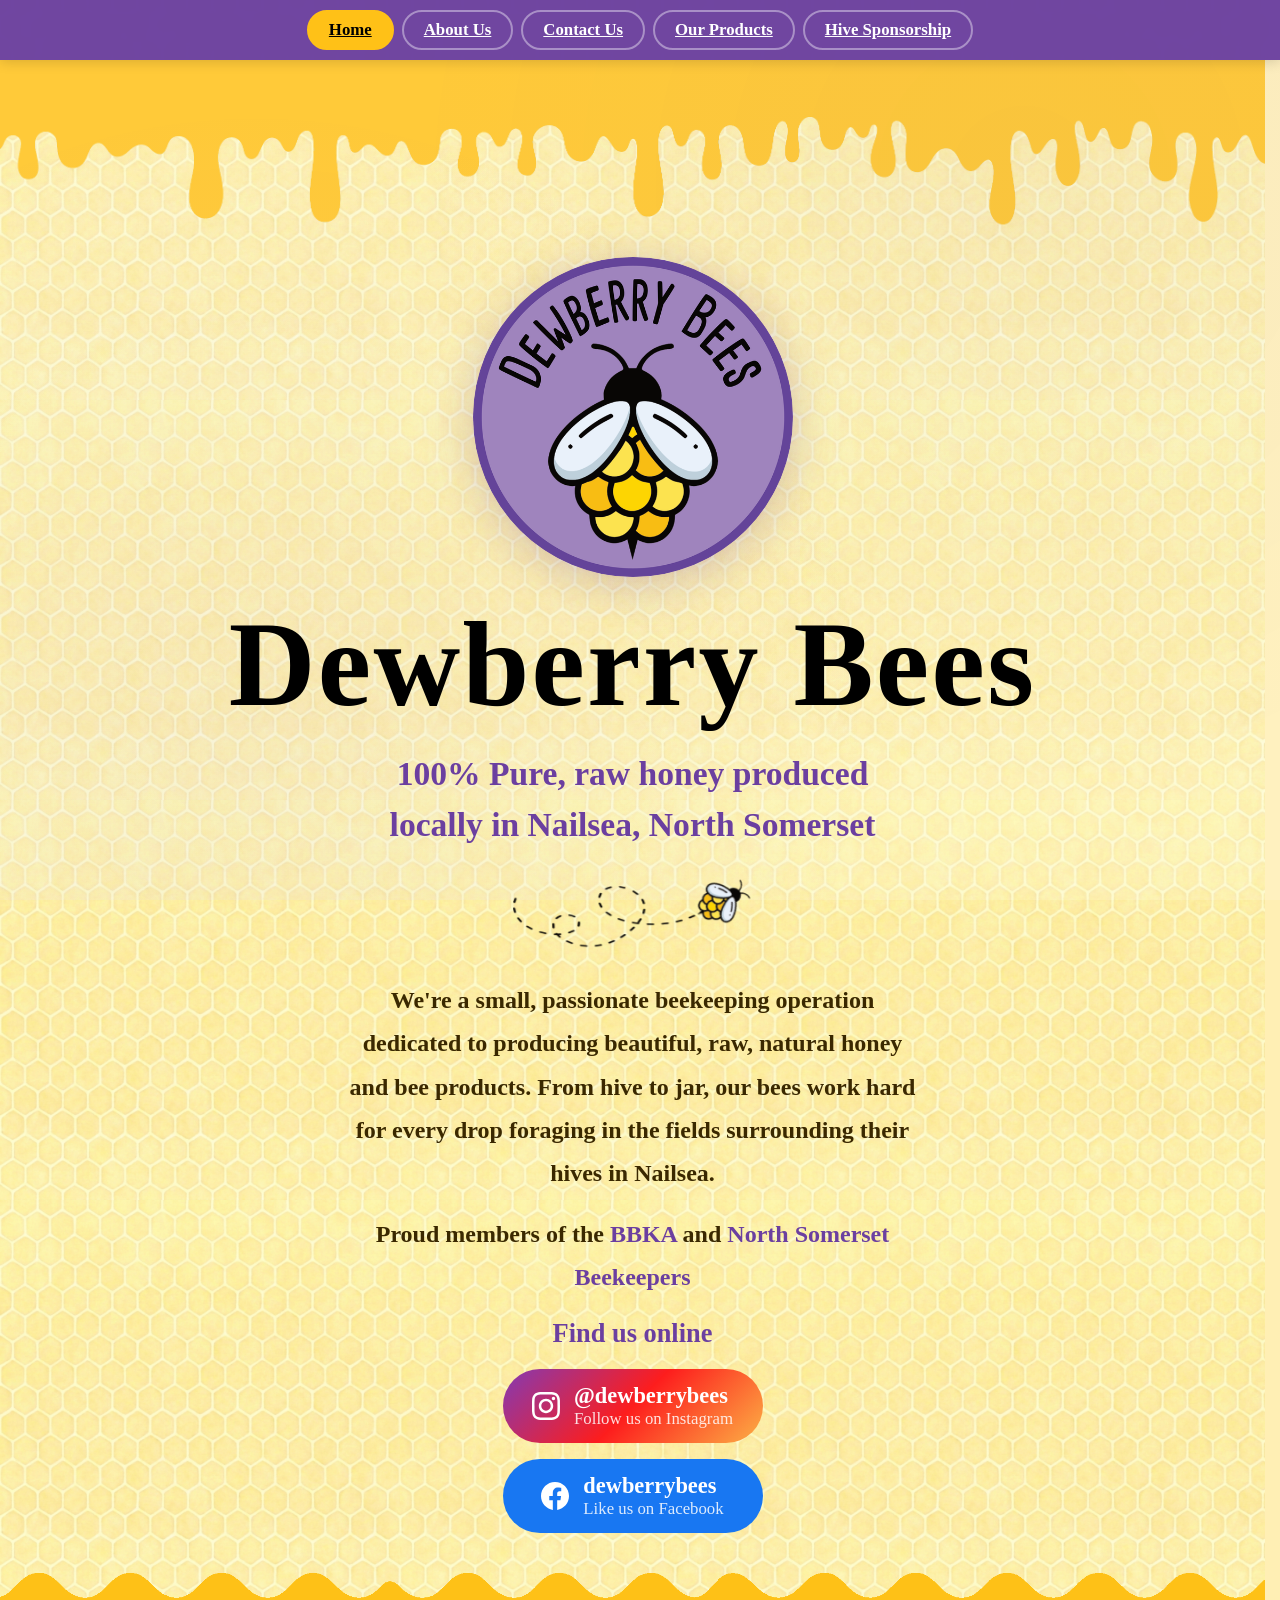
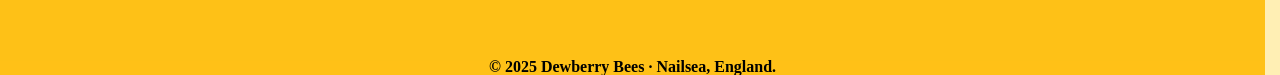
==== index.html @ c6eb102b "Initial Website Upload" ====
<!DOCTYPE html>
<html lang="en">
<head>
  <meta charset="UTF-8" />
  <meta name="viewport" content="width=device-width, initial-scale=1.0" />
  <!-- Favicon -->
  <link rel="icon" type="image/x-icon" href="favicon.ico" />
  <link rel="icon" type="image/png" sizes="32x32" href="favicon-32x32.png" />
  <link rel="icon" type="image/png" sizes="16x16" href="favicon-16x16.png" />
  <link rel="apple-touch-icon" sizes="180x180" href="apple-touch-icon.png" />
  <link rel="manifest" href="site.webmanifest" />
  <meta name="theme-color" content="#6B3FA0" />
  <!-- Primary SEO -->
  <title>Dewberry Bees | Raw Nailsea Honey, Beeswax &amp; Bee Products</title>
  <meta name="description" content="Raw Nailsea honey, beeswax lip balm and natural bee products from Dewberry Bees — a small family beekeeping operation in Nailsea, North Somerset. Swarm collection across the Bristol and North Somerset area." />
  <meta name="keywords" content="Nailsea honey, raw honey Nailsea, Clevedon honey, North Somerset honey, Somerset honey, Yatton honey, Congresbury honey, Tickenham honey, Wraxall honey, Bristol honey, Portishead honey, Backwell honey, Long Ashton honey, Failand honey, Pill honey, Wrington honey, bee swarm Nailsea, bee swarm North Somerset, bee swarm Clevedon, bee swarm Bristol, bee swarm removal Somerset, swarm collection North Somerset, swarm collector Nailsea, beekeeper Nailsea, beekeeper North Somerset, beekeeper Clevedon, beekeeper Bristol, local honey North Somerset, raw honey Somerset, wildflower honey Nailsea, unpasteurised honey Somerset, beeswax lip balm, bee products Somerset, hive sponsorship North Somerset, Dewberry Bees, BBKA, NSBKA" />
  <meta name="author" content="Dewberry Bees" />
  <meta name="robots" content="index, follow" />
  <link rel="sitemap" type="application/xml" href="/sitemap.xml" />
  <link rel="canonical" href="https://dewberrybees.com/" />

  <!-- Open Graph (Facebook, WhatsApp, LinkedIn sharing) -->
  <meta property="og:type" content="website" />
  <meta property="og:url" content="https://dewberrybees.com/" />
  <meta property="og:title" content="Dewberry Bees | Raw Nailsea Honey, Beeswax &amp; Bee Products" />
  <meta property="og:description" content="100% pure, raw honey, beeswax, lip balm and natural bee products from Nailsea, North Somerset. Swarm collection, beekeeping education and hive sponsorship for individuals and businesses. Proud BBKA members." />
  <meta property="og:image" content="https://dewberrybees.com/og-image.png" />
  <meta property="og:image:width" content="1200" />
  <meta property="og:image:height" content="630" />
  <meta property="og:site_name" content="Dewberry Bees" />
  <meta property="og:locale" content="en_GB" />

  <!-- Twitter / X Card -->
  <meta name="twitter:card" content="summary_large_image" />
  <meta name="twitter:title" content="Dewberry Bees | Raw Nailsea Honey, Beeswax &amp; Bee Products" />
  <meta name="twitter:description" content="100% pure, raw honey, beeswax, lip balm and natural bee products from Nailsea, North Somerset. Swarm collection, beekeeping education and hive sponsorship available." />
  <meta name="twitter:image" content="https://dewberrybees.com/og-image.png" />

  <!-- Geo / Local -->
  <meta name="geo.region" content="GB-SOM" />
  <meta name="geo.placename" content="Nailsea, North Somerset, England" />

  <!-- JSON-LD Structured Data: Local Business -->
  <script type="application/ld+json">
  {
    "@context": "https://schema.org",
    "@type": "LocalBusiness",
    "name": "Dewberry Bees",
    "description": "Small-batch, raw, natural honey, beeswax, lip balm and bee products produced locally in Nailsea, North Somerset. Swarm collection, beekeeping education and hive sponsorship for individuals and companies. Proud members of the BBKA and North Somerset Beekeepers.",
    "url": "https://dewberrybees.com",
    "logo": "https://dewberrybees.com/og-image.png",
    "image": "https://dewberrybees.com/og-image.png",
    "address": {
      "@type": "PostalAddress",
      "addressLocality": "Nailsea",
      "addressRegion": "North Somerset",
      "addressCountry": "GB"
    },
    "areaServed": [
      { "@type": "Place", "name": "Nailsea" },
      { "@type": "Place", "name": "Clevedon" },
      { "@type": "Place", "name": "Portishead" },
      { "@type": "Place", "name": "Backwell" },
      { "@type": "Place", "name": "Yatton" },
      { "@type": "Place", "name": "Congresbury" },
      { "@type": "Place", "name": "Wrington" },
      { "@type": "Place", "name": "Long Ashton" },
      { "@type": "Place", "name": "Pill" },
      { "@type": "Place", "name": "Portbury" },
      { "@type": "Place", "name": "Tickenham" },
      { "@type": "Place", "name": "Wraxall" },
      { "@type": "Place", "name": "Failand" },
      { "@type": "Place", "name": "Flax Bourton" },
      { "@type": "Place", "name": "Dundry" },
      { "@type": "Place", "name": "Winford" },
      { "@type": "Place", "name": "Barrow Gurney" },
      { "@type": "Place", "name": "Brockley" },
      { "@type": "Place", "name": "Churchill" },
      { "@type": "Place", "name": "Langford" },
      { "@type": "Place", "name": "Easton-in-Gordano" },
      { "@type": "Place", "name": "Clapton-in-Gordano" },
      { "@type": "Place", "name": "North Somerset" },
      { "@type": "Place", "name": "Bristol" }
    ],
    "hasOfferCatalog": {
      "@type": "OfferCatalog",
      "name": "Dewberry Bees Products and Services",
      "itemListElement": [
        { "@type": "Offer", "itemOffered": { "@type": "Service", "name": "Swarm Collection" } },
        { "@type": "Offer", "itemOffered": { "@type": "Service", "name": "Beekeeping Education" } },
        { "@type": "Offer", "itemOffered": { "@type": "Service", "name": "Bee Buddy Hive Sponsorship" } },
        { "@type": "Offer", "itemOffered": { "@type": "Service", "name": "Pollination Partner Corporate Hive Sponsorship" } }
      ]
    },
    "sameAs": [
      "https://www.instagram.com/dewberrybees",
      "https://www.facebook.com/dewberrybees"
    ],
    "knowsAbout": [
      "beekeeping", "raw honey", "natural honey", "beeswax", "lip balm",
      "swarm collection", "hive sponsorship", "beekeeping education", "bee products"
    ],
    "memberOf": [
      {
        "@type": "Organization",
        "name": "British Beekeepers Association",
        "url": "https://www.bbka.org.uk/"
      },
      {
        "@type": "Organization",
        "name": "North Somerset Beekeepers",
        "url": "https://www.northsomersetbeekeepers.org/"
      }
    ]
  }
  </script>
  <link rel="stylesheet" href="styles.css" />
  <script>
    document.addEventListener('DOMContentLoaded', function() {
      var el = document.getElementById('nav-home');
      if (el) el.classList.add('active');
    });
  </script>
  <!-- JSON-LD: Products — fully compliant with Merchant Listings requirements -->
  <script type="application/ld+json">
  {
    "@context": "https://schema.org",
    "@type": "ItemList",
    "name": "Dewberry Bees Products",
    "itemListElement": [
      {
        "@type": "ListItem",
        "position": 1,
        "item": {
          "@type": "Product",
          "@id": "https://dewberrybees.com/products.html#raw-honey",
          "name": "Nailsea Wildflower Honey",
          "description": "100% pure, raw, unpasteurised wildflower honey produced locally in Nailsea, North Somerset. Single apiary. 227g jar.",
          "image": "https://dewberrybees.com/honey-main.jpg",
          "brand": { "@type": "Brand", "name": "Dewberry Bees" },
          "url": "https://dewberrybees.com/products.html",
          "offers": {
            "@type": "Offer",
            "price": "5.00",
            "priceCurrency": "GBP",
            "availability": "https://schema.org/InStock",
            "itemCondition": "https://schema.org/NewCondition",
            "seller": { "@type": "LocalBusiness", "name": "Dewberry Bees" },
            "hasMerchantReturnPolicy": {
              "@type": "MerchantReturnPolicy",
              "applicableCountry": "GB",
              "returnPolicyCategory": "https://schema.org/MerchantReturnNotPermitted",
              "merchantReturnDays": 0,
              "returnMethod": "https://schema.org/ReturnByMail",
              "returnFees": "https://schema.org/FreeReturn"
            },
            "shippingDetails": {
              "@type": "OfferShippingDetails",
              "shippingRate": {
                "@type": "MonetaryAmount",
                "value": "0",
                "currency": "GBP"
              },
              "shippingDestination": {
                "@type": "DefinedRegion",
                "addressCountry": "GB"
              },
              "deliveryTime": {
                "@type": "ShippingDeliveryTime",
                "handlingTime": {
                  "@type": "QuantitativeValue",
                  "minValue": 0,
                  "maxValue": 3,
                  "unitCode": "DAY"
                },
                "transitTime": {
                  "@type": "QuantitativeValue",
                  "minValue": 1,
                  "maxValue": 5,
                  "unitCode": "DAY"
                }
              }
            }
          }
        }
      },
      {
        "@type": "ListItem",
        "position": 2,
        "item": {
          "@type": "Product",
          "@id": "https://dewberrybees.com/products.html#lip-balm",
          "name": "Beeswax Lip Balm",
          "description": "Natural moisturising beeswax lip balm made with 6 natural ingredients including coconut oil, lanolin and vitamin E. Available in Original, Cherry, Vanilla and Peppermint.",
          "image": "https://dewberrybees.com/lipbalm-main.jpg",
          "brand": { "@type": "Brand", "name": "Dewberry Bees" },
          "url": "https://dewberrybees.com/products.html",
          "offers": {
            "@type": "Offer",
            "price": "1.50",
            "priceCurrency": "GBP",
            "availability": "https://schema.org/InStock",
            "itemCondition": "https://schema.org/NewCondition",
            "seller": { "@type": "LocalBusiness", "name": "Dewberry Bees" },
            "hasMerchantReturnPolicy": {
              "@type": "MerchantReturnPolicy",
              "applicableCountry": "GB",
              "returnPolicyCategory": "https://schema.org/MerchantReturnNotPermitted",
              "merchantReturnDays": 0,
              "returnMethod": "https://schema.org/ReturnByMail",
              "returnFees": "https://schema.org/FreeReturn"
            },
            "shippingDetails": {
              "@type": "OfferShippingDetails",
              "shippingRate": {
                "@type": "MonetaryAmount",
                "value": "0",
                "currency": "GBP"
              },
              "shippingDestination": {
                "@type": "DefinedRegion",
                "addressCountry": "GB"
              },
              "deliveryTime": {
                "@type": "ShippingDeliveryTime",
                "handlingTime": {
                  "@type": "QuantitativeValue",
                  "minValue": 0,
                  "maxValue": 3,
                  "unitCode": "DAY"
                },
                "transitTime": {
                  "@type": "QuantitativeValue",
                  "minValue": 1,
                  "maxValue": 5,
                  "unitCode": "DAY"
                }
              }
            }
          }
        }
      },
      {
        "@type": "ListItem",
        "position": 3,
        "item": {
          "@type": "Product",
          "@id": "https://dewberrybees.com/products.html#beeswax",
          "name": "Beeswax",
          "description": "Pure natural beeswax rendered from our hives in Nailsea, North Somerset.",
          "image": "https://dewberrybees.com/og-image.png",
          "brand": { "@type": "Brand", "name": "Dewberry Bees" },
          "url": "https://dewberrybees.com/products.html",
          "offers": {
            "@type": "Offer",
            "priceCurrency": "GBP",
            "availability": "https://schema.org/InStock",
            "itemCondition": "https://schema.org/NewCondition",
            "seller": { "@type": "LocalBusiness", "name": "Dewberry Bees" },
            "priceSpecification": {
              "@type": "PriceSpecification",
              "priceCurrency": "GBP",
              "price": "0",
              "description": "Price on enquiry"
            },
            "hasMerchantReturnPolicy": {
              "@type": "MerchantReturnPolicy",
              "applicableCountry": "GB",
              "returnPolicyCategory": "https://schema.org/MerchantReturnNotPermitted"
            },
            "shippingDetails": {
              "@type": "OfferShippingDetails",
              "shippingRate": { "@type": "MonetaryAmount", "value": "0", "currency": "GBP" },
              "shippingDestination": { "@type": "DefinedRegion", "addressCountry": "GB" },
              "deliveryTime": {
                "@type": "ShippingDeliveryTime",
                "handlingTime": { "@type": "QuantitativeValue", "minValue": 0, "maxValue": 3, "unitCode": "DAY" },
                "transitTime": { "@type": "QuantitativeValue", "minValue": 1, "maxValue": 5, "unitCode": "DAY" }
              }
            }
          }
        }
      }
    ]
  }
  </script>
  <!-- WebSite schema: tells Google the site name -->
  <script type="application/ld+json">
  {
    "@context": "https://schema.org",
    "@type": "WebSite",
    "name": "Dewberry Bees",
    "url": "https://dewberrybees.com",
    "description": "Raw Nailsea honey, beeswax lip balm and natural bee products from a family beekeeping operation in Nailsea, North Somerset.",
    "potentialAction": {
      "@type": "SearchAction",
      "target": "https://dewberrybees.com/?q={search_term_string}",
      "query-input": "required name=search_term_string"
    }
  }
  </script>
</head>
<body>

  <nav class="nav-bar">
    <div class="nav-links">
      <a href="index.html" class="nav-btn" id="nav-home">Home</a>
      <a href="about.html" class="nav-btn" id="nav-about">About Us</a>
      <a href="contact.html" class="nav-btn" id="nav-contact">Contact Us</a>
      <a href="products.html" class="nav-btn" id="nav-products">Our Products</a>
      <a href="sponsorship.html" class="nav-btn" id="nav-sponsor">Hive Sponsorship</a>
    </div>
  </nav>

  <div class="nav-spacer" id="nav-spacer"></div>

  <header class="site-header">
    <img src="drips.png" alt="" role="presentation" />
  </header>

<!-- Honey drip top bar -->
<!-- Main content -->
  <main class="main">

    <div class="logo-wrap">
      <img
        class="logo"
        src="logo.png"
        alt="Dewberry Bees logo"
      />
    </div>

    <h1>Dewberry Bees</h1>

    <p class="tagline">100% Pure, raw honey produced locally in Nailsea, North Somerset</p>

    <div class="bee-divider">
      <img src="flying-bee.png" alt="Flying bee" />
    </div>

    <p class="about">
      We're a small, passionate beekeeping operation dedicated to producing beautiful, raw, natural honey and bee products. From hive to jar, our bees work hard for every drop foraging in the fields surrounding their hives in Nailsea.
    </p>

    <p class="members">
      Proud members of the <a href="https://www.bbka.org.uk/" target="_blank" rel="noopener">BBKA</a> and <a href="https://www.northsomersetbeekeepers.org/" target="_blank" rel="noopener">North Somerset Beekeepers</a>
    </p>

    <!-- Social links -->
    <div class="social-section">
      <h2>Find us online</h2>

      <a class="btn btn-instagram" href="https://www.instagram.com/dewberrybees" target="_blank" rel="noopener">
        <span class="btn-icon">
          <!-- Instagram SVG icon -->
          <svg viewBox="0 0 24 24" fill="white" xmlns="http://www.w3.org/2000/svg" width="28" height="28">
            <path d="M12 2.163c3.204 0 3.584.012 4.85.07 3.252.148 4.771 1.691 4.919 4.919.058 1.265.069 1.645.069 4.849 0 3.205-.012 3.584-.069 4.849-.149 3.225-1.664 4.771-4.919 4.919-1.266.058-1.644.07-4.85.07-3.204 0-3.584-.012-4.849-.07-3.26-.149-4.771-1.699-4.919-4.92-.058-1.265-.07-1.644-.07-4.849 0-3.204.013-3.583.07-4.849.149-3.227 1.664-4.771 4.919-4.919 1.266-.057 1.645-.069 4.849-.069zm0-2.163c-3.259 0-3.667.014-4.947.072-4.358.2-6.78 2.618-6.98 6.98-.059 1.281-.073 1.689-.073 4.948 0 3.259.014 3.668.072 4.948.2 4.358 2.618 6.78 6.98 6.98 1.281.058 1.689.072 4.948.072 3.259 0 3.668-.014 4.948-.072 4.354-.2 6.782-2.618 6.979-6.98.059-1.28.073-1.689.073-4.948 0-3.259-.014-3.667-.072-4.947-.196-4.354-2.617-6.78-6.979-6.98-1.281-.059-1.69-.073-4.949-.073zm0 5.838c-3.403 0-6.162 2.759-6.162 6.162s2.759 6.163 6.162 6.163 6.162-2.759 6.162-6.163c0-3.403-2.759-6.162-6.162-6.162zm0 10.162c-2.209 0-4-1.79-4-4 0-2.209 1.791-4 4-4s4 1.791 4 4c0 2.21-1.791 4-4 4zm6.406-11.845c-.796 0-1.441.645-1.441 1.44s.645 1.44 1.441 1.44c.795 0 1.439-.645 1.439-1.44s-.644-1.44-1.439-1.44z"/>
          </svg>
        </span>
        <span class="btn-text">
          <span class="btn-handle">@dewberrybees</span>
          <span class="btn-platform">Follow us on Instagram</span>
        </span>
      </a>

      <a class="btn btn-facebook" href="https://www.facebook.com/dewberrybees" target="_blank" rel="noopener">
        <span class="btn-icon">
          <!-- Facebook SVG icon -->
          <svg viewBox="0 0 24 24" fill="white" xmlns="http://www.w3.org/2000/svg" width="28" height="28">
            <path d="M24 12.073c0-6.627-5.373-12-12-12s-12 5.373-12 12c0 5.99 4.388 10.954 10.125 11.854v-8.385H7.078v-3.47h3.047V9.43c0-3.007 1.792-4.669 4.533-4.669 1.312 0 2.686.235 2.686.235v2.953H15.83c-1.491 0-1.956.925-1.956 1.874v2.25h3.328l-.532 3.47h-2.796v8.385C19.612 23.027 24 18.062 24 12.073z"/>
          </svg>
        </span>
        <span class="btn-text">
          <span class="btn-handle">dewberrybees</span>
          <span class="btn-platform">Like us on Facebook</span>
        </span>
      </a>
    </div>

  </main>

  <footer>
    <img src="bottom-wave.png" alt="" role="presentation" style="display:block;width:100%;height:auto;margin:0;padding:0;border:none;" />
    <p style="background-color:#FFC117;color:#000000;font-family:var(--font-bold);font-weight:700;font-size:1rem;text-align:center;margin:0;padding:6px 16px 8px;">© 2025 Dewberry Bees · Nailsea, England.</p>
  </footer>

  <script>
    // Dynamically match body top padding to actual nav height
    function adjustForNav() {
      var nav = document.querySelector('.nav-bar');
      var spacer = document.getElementById('nav-spacer');
      if (nav && spacer) {
        spacer.style.height = nav.offsetHeight + 'px';
      }
    }
    adjustForNav();
    window.addEventListener('resize', adjustForNav);
    window.addEventListener('load', adjustForNav);
  </script>
</body>
</html>
---- styles.css ----
@font-face {
      font-family: "Cardenio Modern Regular";
      src: url("https://db.onlinewebfonts.com/t/438737ca8792ed00d3c685dac4149b14.eot");
      src: url("https://db.onlinewebfonts.com/t/438737ca8792ed00d3c685dac4149b14.eot?#iefix") format("embedded-opentype"),
           url("https://db.onlinewebfonts.com/t/438737ca8792ed00d3c685dac4149b14.woff2") format("woff2"),
           url("https://db.onlinewebfonts.com/t/438737ca8792ed00d3c685dac4149b14.woff") format("woff"),
           url("https://db.onlinewebfonts.com/t/438737ca8792ed00d3c685dac4149b14.ttf") format("truetype"),
           url("https://db.onlinewebfonts.com/t/438737ca8792ed00d3c685dac4149b14.svg#Cardenio Modern Regular") format("svg");
    }
    @font-face {
      font-family: "Cardenio Modern Bold";
      src: url("https://db.onlinewebfonts.com/t/eb3efc1908522d0118d7e4571f3235ac.eot");
      src: url("https://db.onlinewebfonts.com/t/eb3efc1908522d0118d7e4571f3235ac.eot?#iefix") format("embedded-opentype"),
           url("https://db.onlinewebfonts.com/t/eb3efc1908522d0118d7e4571f3235ac.woff2") format("woff2"),
           url("https://db.onlinewebfonts.com/t/eb3efc1908522d0118d7e4571f3235ac.woff") format("woff"),
           url("https://db.onlinewebfonts.com/t/eb3efc1908522d0118d7e4571f3235ac.ttf") format("truetype"),
           url("https://db.onlinewebfonts.com/t/eb3efc1908522d0118d7e4571f3235ac.svg#Cardenio Modern Bold") format("svg");
    }

    /* Fallback stack if Cardenio Modern isn't installed */
    :root {
      --font-main: "Cardenio Modern Regular", 'Georgia', serif;
      --font-bold: "Cardenio Modern Bold", 'Georgia', serif;
      --purple-dark: #6B3FA0;
      --purple-light: #9B6EC8;
      --bg: #FFEFB4;
      --honey: #FFC117;
      --text: #2a1a00;
    }

    * {
      margin: 0;
      padding: 0;
      box-sizing: border-box;
      border: none;
    }

    html {
      overflow-y: scroll;
      scrollbar-gutter: stable;
    }

    body {
      overflow-x: hidden;
      max-width: 100vw;
    }

    html, body {
      overflow-x: hidden;
      background-color: var(--bg);
      background-image: url('honeycomb.png');
      background-repeat: repeat;
      background-size: 400px auto;
      font-family: var(--font-bold);
      font-weight: 700;
      color: var(--text);
      min-height: 100vh;
      overflow-x: hidden;
    }

    /* ── Honey drip header ── */
    .honey-header {
      width: 100%;
      background-color: var(--honey);
      position: relative;
      line-height: 0;
    }

    .honey-header img {
      width: 100%;
      display: block;
      /* The drip image already has the drip shape — we just tile it horizontally */
      /* We'll use it as a CSS background instead so it tiles properly */
    }

    .site-header {
      display: block;
      width: 100%;
      line-height: 0;
      font-size: 0;
      margin: 0;
      padding: 0;
      border: none;
    }

    .site-header img {
      display: block;
      width: 100%;
      height: auto;
      margin: 0;
      padding: 0;
      border: none;
      vertical-align: top;
    }

    /* ── Main content ── */
    .main {
      display: flex;
      flex-direction: column;
      align-items: center;
      padding: clamp(14px, 3vw, 28px) 24px 40px;
      gap: 18px;
      text-align: center;
    }

    .logo-wrap {
      position: relative;
      display: inline-block;
    }

    .logo-wrap::before {
      content: '';
      position: absolute;
      inset: -10px;
      border-radius: 50%;
      background: radial-gradient(circle, rgba(107,63,160,0.18) 0%, transparent 70%);
      z-index: 0;
    }

    .logo {
      width: clamp(180px, 45vw, 320px);
      height: clamp(180px, 45vw, 320px);
      border-radius: 50%;
      object-fit: cover;
      position: relative;
      z-index: 1;
      filter: drop-shadow(0 8px 24px rgba(107,63,160,0.25));
      animation: float 4s ease-in-out infinite;
    }

    @keyframes float {
      0%, 100% { transform: translateY(0); }
      50% { transform: translateY(-10px); }
    }

    h1 {
      font-family: var(--font-bold);
      font-weight: 700;
      font-size: clamp(4.2rem, 13vw, 7.5rem);
      color: #000000;
      letter-spacing: 0.02em;
      line-height: 1.1;
    }

    .tagline {
      font-family: var(--font-bold);
      font-weight: 700;
      font-size: clamp(1.45rem, 4vw, 2.1rem);
      color: var(--purple-dark);
      max-width: 560px;
      line-height: 1.5;
      font-style: normal;
    }

    .bee-divider {
      display: flex;
      justify-content: center;
      align-items: center;
      margin: 2px 0;
    }
    .bee-divider img {
      width: clamp(120px, 27vw, 240px);
      height: auto;
      display: block;
    }

    .about {
      max-width: 580px;
      font-size: clamp(1.2rem, 3.2vw, 1.5rem);
      font-weight: 700;
      line-height: 1.8;
      color: #3a2800;
    }

    .members {
      max-width: 580px;
      font-size: clamp(1.2rem, 3.2vw, 1.5rem);
      font-weight: 700;
      line-height: 1.8;
      color: #3a2800;
    }

    .members a {
      font-family: var(--font-bold);
      font-weight: bold;
      color: var(--purple-dark);
      text-decoration: none;
    }

    .members a:hover {
      text-decoration: underline;
    }

    /* ── Social buttons ── */
    .social-section {
      display: flex;
      flex-direction: column;
      align-items: center;
      gap: 16px;
      width: 100%;
      max-width: 420px;
    }

    .social-section h2 {
      font-family: var(--font-bold);
      font-weight: bold;
      font-size: clamp(1.3rem, 3.5vw, 1.65rem);
      color: var(--purple-dark);
      margin-bottom: 4px;
    }

    .btn {
      display: flex;
      align-items: center;
      justify-content: center;
      gap: 14px;
      width: auto;
      min-width: 260px;
      max-width: 340px;
      padding: 14px 28px;
      border-radius: 50px;
      text-decoration: none;
      font-family: var(--font-bold);
      font-size: clamp(1.15rem, 3vw, 1.4rem);
      font-weight: bold;
      transition: transform 0.2s ease, box-shadow 0.2s ease, filter 0.2s ease;
      border: none;
      cursor: pointer;
    }

    .btn:hover {
      transform: translateY(-3px);
      box-shadow: 0 8px 24px rgba(107,63,160,0.22);
      filter: brightness(1.05);
    }

    .btn:active {
      transform: translateY(0);
    }

    .btn-instagram {
      background: linear-gradient(135deg, #833ab4 0%, #fd1d1d 50%, #fcb045 100%);
      color: #fff;
    }

    .btn-facebook {
      background: #1877f2;
      color: #fff;
    }

    .btn-icon {
      flex-shrink: 0;
      width: 28px;
      height: 28px;
      display: flex;
      align-items: center;
      justify-content: center;
    }

    .btn-text {
      display: flex;
      flex-direction: column;
      text-align: left;
    }

    .btn-handle {
      font-weight: bold;
      font-size: 1em;
    }

    .btn-platform {
      font-size: 0.75em;
      opacity: 0.85;
      font-weight: normal;
    }

    /* ── Footer ── */
    .bottom-waves {
      display: block;
      width: 100%;
      margin-bottom: -4px;
      line-height: 0;
      font-size: 0;
      padding: 0;
      border: none;
      position: relative;
      z-index: 1;
      background-color: #FFC117;
    }

    .bottom-waves img {
      display: block;
      width: 100%;
      height: auto;
      margin: 0;
      padding: 0;
      border: none;
      vertical-align: bottom;
    }

    footer {
      display: block;
      margin: 0;
      padding: 0;
      line-height: 0;
      font-size: 0;
    }



    /* ── Subtle purple accent overlays ── */
    body::before {
      content: '';
      position: fixed;
      inset: 0;
      pointer-events: none;
      z-index: 0;
      background-color: rgba(255, 255, 255, 0.15);
      background-image:
        radial-gradient(circle at 20% 80%, rgba(155,110,200,0.06) 0%, transparent 50%),
        radial-gradient(circle at 80% 20%, rgba(107,63,160,0.04) 0%, transparent 50%);
    }

    .main, .honey-drip-bar, footer {
      position: relative;
      z-index: 1;
    }

    /* ── Animations on load ── */
    .main > * {
      opacity: 0;
      transform: translateY(20px);
      animation: rise 0.7s ease forwards;
    }
    .main > *:nth-child(1) { animation-delay: 0.1s; }
    .main > *:nth-child(2) { animation-delay: 0.25s; }
    .main > *:nth-child(3) { animation-delay: 0.4s; }
    .main > *:nth-child(4) { animation-delay: 0.5s; }
    .main > *:nth-child(5) { animation-delay: 0.6s; }
    .main > *:nth-child(6) { animation-delay: 0.75s; }

    @keyframes rise {
      to {
        opacity: 1;
        transform: translateY(0);
      }
    }

    /* ── Navigation ── */
    .nav-bar {
      position: fixed;
      top: 0;
      left: 0;
      right: 0;
      z-index: 100;
      display: flex;
      align-items: center;
      justify-content: center;
      padding: 10px 16px;
      background-color: rgba(107, 63, 160, 0.96);
      backdrop-filter: blur(6px);
      box-shadow: 0 2px 12px rgba(0,0,0,0.15);
    }

    .nav-spacer {
      height: 0px; /* Set by JS */
    }

    .nav-links {
      display: flex;
      flex-wrap: wrap;
      justify-content: center;
      gap: 8px;
    }

    .nav-btn {
      background: none;
      border: 2px solid rgba(255,255,255,0.4);
      color: #fff;
      font-family: var(--font-bold);
      font-size: 0.9rem;
      font-weight: 700;
      padding: 6px 16px;
      border-radius: 50px;
      cursor: pointer;
      transition: all 0.2s ease;
    }

    @media (min-width: 768px) {
      .nav-btn {
        font-size: 1.05rem;
        padding: 8px 20px;
      }
    }

    .nav-btn:hover,
    .nav-btn.active {
      background-color: #FFC117;
      border-color: #FFC117;
      color: #000;
    }

    /* ── Page sections ── */
    .page {
      display: none;
    }
    .page.active {
      display: block;
    }

    /* push content below fixed nav - handled by spacer div */

    /* ── Contact page ── */
    .contact-main {
      display: flex;
      flex-direction: column;
      align-items: center;
      padding: clamp(40px, 8vw, 80px) 24px 60px;
      gap: 24px;
      text-align: center;
      position: relative;
      z-index: 1;
    }

    .contact-main h1 {
      font-family: var(--font-bold);
      font-weight: 700;
      font-size: clamp(4.2rem, 13vw, 7.5rem);
      color: #000;
    }

    .contact-main p {
      font-family: var(--font-bold);
      font-size: clamp(1rem, 2.5vw, 1.2rem);
      color: var(--purple-dark);
      max-width: 500px;
      line-height: 1.6;
    }

    .contact-form {
      width: 100%;
      max-width: 520px;
      background: rgba(255,255,255,0.65);
      border-radius: 20px;
      padding: clamp(24px, 5vw, 40px);
      box-shadow: 0 8px 32px rgba(107,63,160,0.12);
      text-align: left;
    }

    .contact-form label {
      display: block;
      font-family: var(--font-bold);
      font-weight: 700;
      font-size: 0.95rem;
      color: var(--purple-dark);
      margin-bottom: 6px;
      margin-top: 18px;
    }

    .contact-form label:first-of-type {
      margin-top: 0;
    }

    .contact-form input,
    .contact-form textarea {
      width: 100%;
      padding: 12px 16px;
      border: 2px solid rgba(107,63,160,0.25);
      border-radius: 12px;
      font-family: var(--font-bold);
      font-size: 1rem;
      background: #fff;
      color: #2a1a00;
      transition: border-color 0.2s;
      box-sizing: border-box;
    }

    .contact-form input:focus,
    .contact-form textarea:focus {
      outline: none;
      border-color: var(--purple-dark);
    }

    .contact-form textarea {
      min-height: 140px;
      resize: vertical;
    }

    .contact-form .submit-btn {
      display: block;
      width: 100%;
      margin-top: 24px;
      padding: 14px;
      background: linear-gradient(135deg, var(--purple-dark), var(--purple-light));
      color: #fff;
      border: none;
      border-radius: 50px;
      font-family: var(--font-bold);
      font-size: 1.1rem;
      font-weight: 700;
      cursor: pointer;
      transition: transform 0.2s, box-shadow 0.2s;
    }

    .contact-form .submit-btn:hover {
      transform: translateY(-2px);
      box-shadow: 0 6px 20px rgba(107,63,160,0.3);
    }

    .contact-form .submit-btn:disabled {
      opacity: 0.6;
      cursor: not-allowed;
      transform: none;
    }

    .form-success {
      display: none;
      text-align: center;
      padding: 32px;
      font-family: var(--font-bold);
      font-size: 1.2rem;
      color: var(--purple-dark);
    }

    .form-error-msg {
      color: #c0392b;
      font-size: 0.85rem;
      margin-top: 4px;
      font-family: var(--font-bold);
    }

    /* ── Sponsorship page ── */
    .sponsor-main {
      display: flex;
      flex-direction: column;
      align-items: center;
      padding: clamp(40px, 8vw, 80px) 24px 60px;
      gap: 32px;
      text-align: center;
      position: relative;
      z-index: 1;
    }

    .sponsor-main h1 {
      font-family: var(--font-bold);
      font-weight: 700;
      font-size: clamp(4.2rem, 13vw, 7.5rem);
      color: #000;
    }

    .sponsor-main .subhead {
      font-family: var(--font-bold);
      font-size: clamp(1.1rem, 3vw, 1.5rem);
      color: var(--purple-dark);
      max-width: 620px;
      line-height: 1.6;
      font-weight: 700;
    }

    .sponsor-main .body-text {
      font-family: var(--font-bold);
      font-size: clamp(1rem, 2.5vw, 1.2rem);
      color: #3a2800;
      max-width: 640px;
      line-height: 1.8;
    }

    .sponsor-tiers {
      display: flex;
      flex-wrap: wrap;
      justify-content: center;
      gap: 24px;
      width: 100%;
      max-width: 900px;
    }

    .sponsor-card {
      background: rgba(255,255,255,0.65);
      border-radius: 20px;
      padding: 32px 28px;
      width: clamp(240px, 40vw, 360px);
      box-shadow: 0 8px 32px rgba(107,63,160,0.12);
      border: 2px solid rgba(107,63,160,0.15);
      transition: transform 0.2s, box-shadow 0.2s;
      display: flex;
      flex-direction: column;
    }

    .sponsor-card:hover {
      transform: translateY(-4px);
      box-shadow: 0 14px 40px rgba(107,63,160,0.2);
    }

    .sponsor-card .tier-icon {
      font-size: 2.5rem;
      margin-bottom: 12px;
    }

    .sponsor-card h3 {
      font-family: var(--font-bold);
      font-size: 1.4rem;
      color: var(--purple-dark);
      margin-bottom: 12px;
    }

    .sponsor-card p {
      font-family: var(--font-bold);
      font-size: 0.95rem;
      color: #3a2800;
      line-height: 1.7;
    }

    .sponsor-card p + p {
      margin-top: 10px;
    }

    .sponsor-card .price {
      font-size: 1.2rem;
      color: var(--purple-dark);
      margin-top: 16px;
      font-weight: 700;
    }

    .sponsor-btn {
      display: inline-block;
      margin-top: 16px;
      padding: 12px 24px;
      background: linear-gradient(135deg, var(--purple-dark), var(--purple-light));
      color: #fff;
      font-family: var(--font-bold);
      font-size: 1rem;
      font-weight: 700;
      border-radius: 50px;
      text-decoration: none;
      transition: transform 0.2s, box-shadow 0.2s;
    }

    .sponsor-btn:hover {
      transform: translateY(-2px);
      box-shadow: 0 6px 20px rgba(107,63,160,0.3);
    }

    .sponsor-cta {
      font-family: var(--font-bold);
      font-size: clamp(1rem, 2.5vw, 1.2rem);
      color: #3a2800;
      max-width: 560px;
      line-height: 1.7;
    }

    .sponsor-cta a {
      color: var(--purple-dark);
      font-weight: 700;
      text-decoration: none;
    }

    .sponsor-cta a:hover {
      text-decoration: underline;
    }

    .sponsors-showcase {
      width: 100%;
      max-width: 800px;
    }

    .sponsors-showcase h2 {
      font-family: var(--font-bold);
      font-size: clamp(1.4rem, 4vw, 2rem);
      color: var(--purple-dark);
      margin-bottom: 20px;
    }

    .sponsors-placeholder {
      background: rgba(255,255,255,0.5);
      border: 2px dashed rgba(107,63,160,0.3);
      border-radius: 16px;
      padding: 40px 24px;
      font-family: var(--font-bold);
      color: var(--purple-light);
      font-size: 1rem;
      line-height: 1.6;
    }
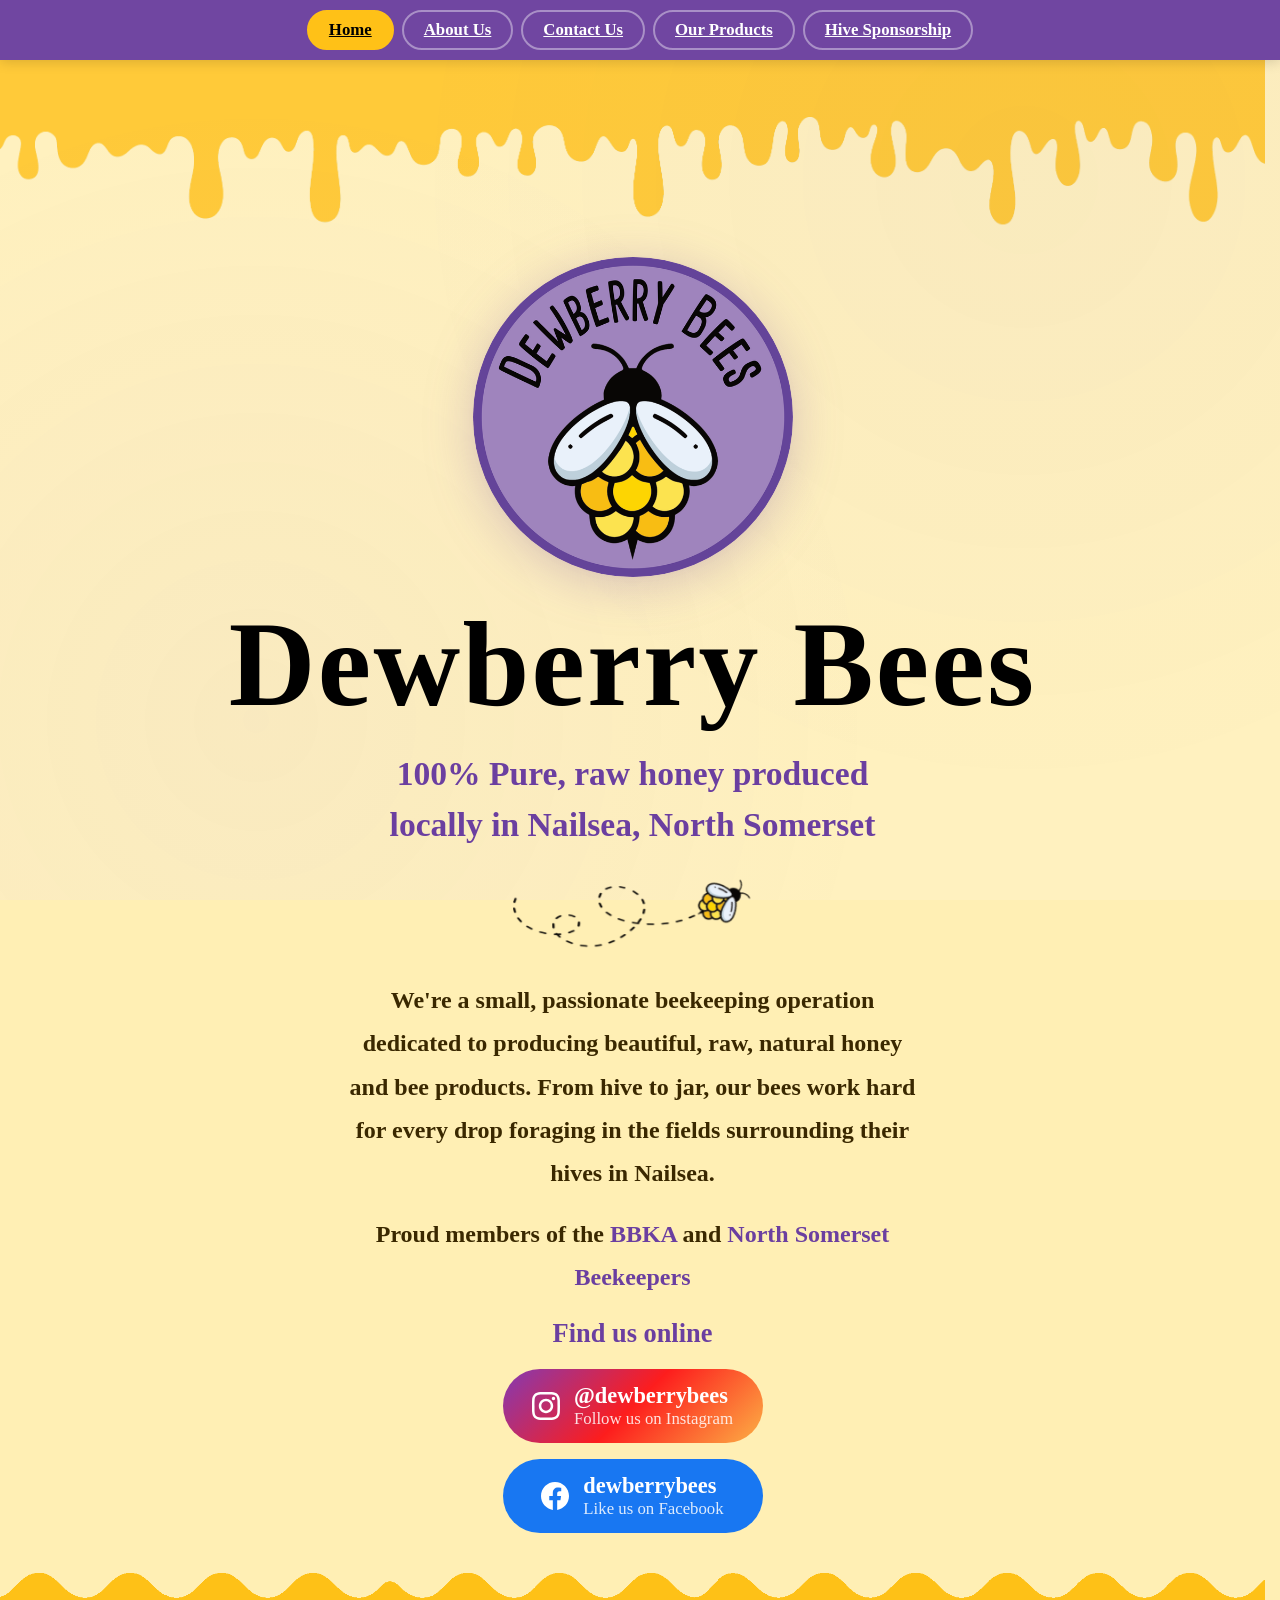
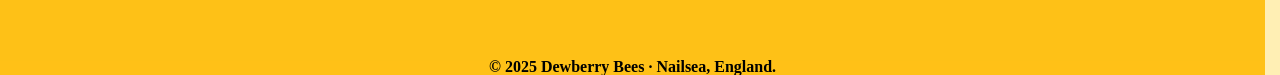
==== commit 6159fa85: "Add files via upload" ====
--- a/index.html
+++ b/index.html
@@ -40,79 +40,267 @@
   <meta name="geo.region" content="GB-SOM" />
   <meta name="geo.placename" content="Nailsea, North Somerset, England" />
 
-  <!-- JSON-LD Structured Data: Local Business -->
+  <!-- Structured Data -->
   <script type="application/ld+json">
-  {
-    "@context": "https://schema.org",
-    "@type": "LocalBusiness",
-    "name": "Dewberry Bees",
-    "description": "Small-batch, raw, natural honey, beeswax, lip balm and bee products produced locally in Nailsea, North Somerset. Swarm collection, beekeeping education and hive sponsorship for individuals and companies. Proud members of the BBKA and North Somerset Beekeepers.",
-    "url": "https://dewberrybees.com",
-    "logo": "https://dewberrybees.com/og-image.png",
-    "image": "https://dewberrybees.com/og-image.png",
-    "address": {
-      "@type": "PostalAddress",
-      "addressLocality": "Nailsea",
-      "addressRegion": "North Somerset",
-      "addressCountry": "GB"
+  [
+    {
+      "@context": "https://schema.org",
+      "@type": "WebSite",
+      "@id": "https://dewberrybees.com/#website",
+      "name": "Dewberry Bees",
+      "url": "https://dewberrybees.com",
+      "description": "Raw Nailsea honey, beeswax lip balm and natural bee products from a family beekeeping operation in Nailsea, North Somerset.",
+      "inLanguage": "en-GB",
+      "potentialAction": {
+        "@type": "SearchAction",
+        "target": {
+          "@type": "EntryPoint",
+          "urlTemplate": "https://dewberrybees.com/?q={search_term_string}"
+        },
+        "query-input": "required name=search_term_string"
+      }
     },
-    "areaServed": [
-      { "@type": "Place", "name": "Nailsea" },
-      { "@type": "Place", "name": "Clevedon" },
-      { "@type": "Place", "name": "Portishead" },
-      { "@type": "Place", "name": "Backwell" },
-      { "@type": "Place", "name": "Yatton" },
-      { "@type": "Place", "name": "Congresbury" },
-      { "@type": "Place", "name": "Wrington" },
-      { "@type": "Place", "name": "Long Ashton" },
-      { "@type": "Place", "name": "Pill" },
-      { "@type": "Place", "name": "Portbury" },
-      { "@type": "Place", "name": "Tickenham" },
-      { "@type": "Place", "name": "Wraxall" },
-      { "@type": "Place", "name": "Failand" },
-      { "@type": "Place", "name": "Flax Bourton" },
-      { "@type": "Place", "name": "Dundry" },
-      { "@type": "Place", "name": "Winford" },
-      { "@type": "Place", "name": "Barrow Gurney" },
-      { "@type": "Place", "name": "Brockley" },
-      { "@type": "Place", "name": "Churchill" },
-      { "@type": "Place", "name": "Langford" },
-      { "@type": "Place", "name": "Easton-in-Gordano" },
-      { "@type": "Place", "name": "Clapton-in-Gordano" },
-      { "@type": "Place", "name": "North Somerset" },
-      { "@type": "Place", "name": "Bristol" }
-    ],
-    "hasOfferCatalog": {
-      "@type": "OfferCatalog",
-      "name": "Dewberry Bees Products and Services",
-      "itemListElement": [
-        { "@type": "Offer", "itemOffered": { "@type": "Service", "name": "Swarm Collection" } },
-        { "@type": "Offer", "itemOffered": { "@type": "Service", "name": "Beekeeping Education" } },
-        { "@type": "Offer", "itemOffered": { "@type": "Service", "name": "Bee Buddy Hive Sponsorship" } },
-        { "@type": "Offer", "itemOffered": { "@type": "Service", "name": "Pollination Partner Corporate Hive Sponsorship" } }
+    {
+      "@context": "https://schema.org",
+      "@type": "LocalBusiness",
+      "@id": "https://dewberrybees.com/#business",
+      "name": "Dewberry Bees",
+      "description": "Small-batch raw honey, beeswax lip balm and natural bee products produced in Nailsea, North Somerset. We supply customers across Nailsea, Tickenham, Wraxall, Backwell, Clevedon, Yatton, Congresbury and the wider Bristol and North Somerset area. Swarm collection, beekeeping education and hive sponsorship available. Proud members of the BBKA and North Somerset Beekeepers.",
+      "url": "https://dewberrybees.com",
+      "logo": "https://dewberrybees.com/logo.png",
+      "image": "https://dewberrybees.com/og-image.png",
+      "email": "stefan@dewberrybees.com",
+      "address": {
+        "@type": "PostalAddress",
+        "addressLocality": "Nailsea",
+        "addressRegion": "North Somerset",
+        "postalCode": "BS48",
+        "addressCountry": "GB"
+      },
+      "geo": {
+        "@type": "GeoCoordinates",
+        "latitude": 51.4317,
+        "longitude": -2.7597
+      },
+      "areaServed": [
+        { "@type": "Place", "name": "Nailsea" },
+        { "@type": "Place", "name": "Clevedon" },
+        { "@type": "Place", "name": "Portishead" },
+        { "@type": "Place", "name": "Backwell" },
+        { "@type": "Place", "name": "Yatton" },
+        { "@type": "Place", "name": "Congresbury" },
+        { "@type": "Place", "name": "Wrington" },
+        { "@type": "Place", "name": "Long Ashton" },
+        { "@type": "Place", "name": "Pill" },
+        { "@type": "Place", "name": "Portbury" },
+        { "@type": "Place", "name": "Tickenham" },
+        { "@type": "Place", "name": "Wraxall" },
+        { "@type": "Place", "name": "Failand" },
+        { "@type": "Place", "name": "Flax Bourton" },
+        { "@type": "Place", "name": "Dundry" },
+        { "@type": "Place", "name": "Winford" },
+        { "@type": "Place", "name": "Barrow Gurney" },
+        { "@type": "Place", "name": "Brockley" },
+        { "@type": "Place", "name": "Churchill" },
+        { "@type": "Place", "name": "Langford" },
+        { "@type": "Place", "name": "Easton-in-Gordano" },
+        { "@type": "Place", "name": "Clapton-in-Gordano" },
+        { "@type": "Place", "name": "North Somerset" },
+        { "@type": "Place", "name": "Bristol" }
+      ],
+      "hasOfferCatalog": {
+        "@type": "OfferCatalog",
+        "name": "Dewberry Bees Products and Services",
+        "itemListElement": [
+          { "@type": "Offer", "itemOffered": { "@type": "Service", "name": "Swarm Collection" } },
+          { "@type": "Offer", "itemOffered": { "@type": "Service", "name": "Beekeeping Education" } },
+          { "@type": "Offer", "itemOffered": { "@type": "Service", "name": "Bee Buddy Hive Sponsorship" } },
+          { "@type": "Offer", "itemOffered": { "@type": "Service", "name": "Pollination Partner Corporate Hive Sponsorship" } }
+        ]
+      },
+      "sameAs": [
+        "https://www.instagram.com/dewberrybees",
+        "https://www.facebook.com/dewberrybees"
+      ],
+      "knowsAbout": [
+        "beekeeping", "raw honey", "natural honey", "beeswax", "lip balm",
+        "swarm collection", "hive sponsorship", "beekeeping education", "bee products"
+      ],
+      "memberOf": [
+        {
+          "@type": "Organization",
+          "name": "British Beekeepers Association",
+          "url": "https://www.bbka.org.uk/"
+        },
+        {
+          "@type": "Organization",
+          "name": "North Somerset Beekeepers",
+          "url": "https://www.northsomersetbeekeepers.org/"
+        }
       ]
     },
-    "sameAs": [
-      "https://www.instagram.com/dewberrybees",
-      "https://www.facebook.com/dewberrybees"
-    ],
-    "knowsAbout": [
-      "beekeeping", "raw honey", "natural honey", "beeswax", "lip balm",
-      "swarm collection", "hive sponsorship", "beekeeping education", "bee products"
-    ],
-    "memberOf": [
-      {
-        "@type": "Organization",
-        "name": "British Beekeepers Association",
-        "url": "https://www.bbka.org.uk/"
-      },
-      {
-        "@type": "Organization",
-        "name": "North Somerset Beekeepers",
-        "url": "https://www.northsomersetbeekeepers.org/"
-      }
-    ]
-  }
+    {
+      "@context": "https://schema.org",
+      "@type": "ItemList",
+      "name": "Dewberry Bees Products",
+      "itemListElement": [
+        {
+          "@type": "ListItem",
+          "position": 1,
+          "item": {
+            "@type": "Product",
+            "@id": "https://dewberrybees.com/products.html#raw-honey",
+            "name": "Nailsea Wildflower Honey",
+            "description": "100% pure, raw, unpasteurised wildflower honey produced locally in Nailsea, North Somerset. Single apiary. 227g jar.",
+            "image": "https://dewberrybees.com/honey-main.jpg",
+            "brand": { "@type": "Brand", "name": "Dewberry Bees" },
+            "url": "https://dewberrybees.com/products.html",
+            "offers": {
+              "@type": "Offer",
+              "price": "5.00",
+              "priceCurrency": "GBP",
+              "availability": "https://schema.org/InStock",
+              "itemCondition": "https://schema.org/NewCondition",
+              "seller": { "@type": "LocalBusiness", "name": "Dewberry Bees" },
+              "hasMerchantReturnPolicy": {
+                "@type": "MerchantReturnPolicy",
+                "applicableCountry": "GB",
+                "returnPolicyCategory": "https://schema.org/MerchantReturnNotPermitted",
+                "merchantReturnDays": 0,
+                "returnMethod": "https://schema.org/ReturnByMail",
+                "returnFees": "https://schema.org/FreeReturn"
+              },
+              "shippingDetails": {
+                "@type": "OfferShippingDetails",
+                "shippingRate": { "@type": "MonetaryAmount", "value": "0", "currency": "GBP" },
+                "shippingDestination": { "@type": "DefinedRegion", "addressCountry": "GB" },
+                "deliveryTime": {
+                  "@type": "ShippingDeliveryTime",
+                  "handlingTime": { "@type": "QuantitativeValue", "minValue": 0, "maxValue": 3, "unitCode": "DAY" },
+                  "transitTime": { "@type": "QuantitativeValue", "minValue": 1, "maxValue": 5, "unitCode": "DAY" }
+                }
+              }
+            }
+          }
+        },
+        {
+          "@type": "ListItem",
+          "position": 2,
+          "item": {
+            "@type": "Product",
+            "@id": "https://dewberrybees.com/products.html#lip-balm",
+            "name": "Beeswax Lip Balm",
+            "description": "Natural moisturising beeswax lip balm made with 6 natural ingredients including coconut oil, lanolin and vitamin E. Available in Original, Cherry, Vanilla and Peppermint.",
+            "image": "https://dewberrybees.com/lipbalm-main.jpg",
+            "brand": { "@type": "Brand", "name": "Dewberry Bees" },
+            "url": "https://dewberrybees.com/products.html",
+            "offers": {
+              "@type": "Offer",
+              "price": "1.50",
+              "priceCurrency": "GBP",
+              "availability": "https://schema.org/InStock",
+              "itemCondition": "https://schema.org/NewCondition",
+              "seller": { "@type": "LocalBusiness", "name": "Dewberry Bees" },
+              "hasMerchantReturnPolicy": {
+                "@type": "MerchantReturnPolicy",
+                "applicableCountry": "GB",
+                "returnPolicyCategory": "https://schema.org/MerchantReturnNotPermitted",
+                "merchantReturnDays": 0,
+                "returnMethod": "https://schema.org/ReturnByMail",
+                "returnFees": "https://schema.org/FreeReturn"
+              },
+              "shippingDetails": {
+                "@type": "OfferShippingDetails",
+                "shippingRate": { "@type": "MonetaryAmount", "value": "0", "currency": "GBP" },
+                "shippingDestination": { "@type": "DefinedRegion", "addressCountry": "GB" },
+                "deliveryTime": {
+                  "@type": "ShippingDeliveryTime",
+                  "handlingTime": { "@type": "QuantitativeValue", "minValue": 0, "maxValue": 3, "unitCode": "DAY" },
+                  "transitTime": { "@type": "QuantitativeValue", "minValue": 1, "maxValue": 5, "unitCode": "DAY" }
+                }
+              }
+            }
+          }
+        },
+        {
+          "@type": "ListItem",
+          "position": 3,
+          "item": {
+            "@type": "Product",
+            "@id": "https://dewberrybees.com/products.html#beeswax",
+            "name": "Beeswax",
+            "description": "Pure natural beeswax rendered from our hives in Nailsea, North Somerset.",
+            "image": "https://dewberrybees.com/og-image.png",
+            "brand": { "@type": "Brand", "name": "Dewberry Bees" },
+            "url": "https://dewberrybees.com/products.html",
+            "offers": {
+              "@type": "Offer",
+              "priceCurrency": "GBP",
+              "availability": "https://schema.org/InStock",
+              "itemCondition": "https://schema.org/NewCondition",
+              "seller": { "@type": "LocalBusiness", "name": "Dewberry Bees" },
+              "priceSpecification": {
+                "@type": "PriceSpecification",
+                "priceCurrency": "GBP",
+                "price": "0",
+                "description": "Price on enquiry"
+              },
+              "hasMerchantReturnPolicy": {
+                "@type": "MerchantReturnPolicy",
+                "applicableCountry": "GB",
+                "returnPolicyCategory": "https://schema.org/MerchantReturnNotPermitted"
+              },
+              "shippingDetails": {
+                "@type": "OfferShippingDetails",
+                "shippingRate": { "@type": "MonetaryAmount", "value": "0", "currency": "GBP" },
+                "shippingDestination": { "@type": "DefinedRegion", "addressCountry": "GB" },
+                "deliveryTime": {
+                  "@type": "ShippingDeliveryTime",
+                  "handlingTime": { "@type": "QuantitativeValue", "minValue": 0, "maxValue": 3, "unitCode": "DAY" },
+                  "transitTime": { "@type": "QuantitativeValue", "minValue": 1, "maxValue": 5, "unitCode": "DAY" }
+                }
+              }
+            }
+          }
+        }
+      ]
+    },
+    {
+      "@context": "https://schema.org",
+      "@type": "ItemList",
+      "name": "Dewberry Bees — Site Pages",
+      "itemListElement": [
+        {
+          "@type": "ListItem",
+          "position": 1,
+          "name": "About Us",
+          "description": "Who we are — a small family beekeeping operation in Nailsea, North Somerset.",
+          "url": "https://dewberrybees.com/about"
+        },
+        {
+          "@type": "ListItem",
+          "position": 2,
+          "name": "Our Products",
+          "description": "Raw wildflower honey and beeswax lip balm, produced in Nailsea.",
+          "url": "https://dewberrybees.com/products"
+        },
+        {
+          "@type": "ListItem",
+          "position": 3,
+          "name": "Hive Sponsorship",
+          "description": "Sponsor a hive as an individual or business. Bee Buddy from £25/year, Pollination Partner from £250/year.",
+          "url": "https://dewberrybees.com/sponsorship"
+        },
+        {
+          "@type": "ListItem",
+          "position": 4,
+          "name": "Contact Us",
+          "description": "Get in touch for honey orders, swarm collection, education or sponsorship enquiries.",
+          "url": "https://dewberrybees.com/contact"
+        }
+      ]
+    }
+  ]
   </script>
   <link rel="stylesheet" href="styles.css" />
   <script>
@@ -120,184 +308,6 @@
       var el = document.getElementById('nav-home');
       if (el) el.classList.add('active');
     });
-  </script>
-  <!-- JSON-LD: Products — fully compliant with Merchant Listings requirements -->
-  <script type="application/ld+json">
-  {
-    "@context": "https://schema.org",
-    "@type": "ItemList",
-    "name": "Dewberry Bees Products",
-    "itemListElement": [
-      {
-        "@type": "ListItem",
-        "position": 1,
-        "item": {
-          "@type": "Product",
-          "@id": "https://dewberrybees.com/products.html#raw-honey",
-          "name": "Nailsea Wildflower Honey",
-          "description": "100% pure, raw, unpasteurised wildflower honey produced locally in Nailsea, North Somerset. Single apiary. 227g jar.",
-          "image": "https://dewberrybees.com/honey-main.jpg",
-          "brand": { "@type": "Brand", "name": "Dewberry Bees" },
-          "url": "https://dewberrybees.com/products.html",
-          "offers": {
-            "@type": "Offer",
-            "price": "5.00",
-            "priceCurrency": "GBP",
-            "availability": "https://schema.org/InStock",
-            "itemCondition": "https://schema.org/NewCondition",
-            "seller": { "@type": "LocalBusiness", "name": "Dewberry Bees" },
-            "hasMerchantReturnPolicy": {
-              "@type": "MerchantReturnPolicy",
-              "applicableCountry": "GB",
-              "returnPolicyCategory": "https://schema.org/MerchantReturnNotPermitted",
-              "merchantReturnDays": 0,
-              "returnMethod": "https://schema.org/ReturnByMail",
-              "returnFees": "https://schema.org/FreeReturn"
-            },
-            "shippingDetails": {
-              "@type": "OfferShippingDetails",
-              "shippingRate": {
-                "@type": "MonetaryAmount",
-                "value": "0",
-                "currency": "GBP"
-              },
-              "shippingDestination": {
-                "@type": "DefinedRegion",
-                "addressCountry": "GB"
-              },
-              "deliveryTime": {
-                "@type": "ShippingDeliveryTime",
-                "handlingTime": {
-                  "@type": "QuantitativeValue",
-                  "minValue": 0,
-                  "maxValue": 3,
-                  "unitCode": "DAY"
-                },
-                "transitTime": {
-                  "@type": "QuantitativeValue",
-                  "minValue": 1,
-                  "maxValue": 5,
-                  "unitCode": "DAY"
-                }
-              }
-            }
-          }
-        }
-      },
-      {
-        "@type": "ListItem",
-        "position": 2,
-        "item": {
-          "@type": "Product",
-          "@id": "https://dewberrybees.com/products.html#lip-balm",
-          "name": "Beeswax Lip Balm",
-          "description": "Natural moisturising beeswax lip balm made with 6 natural ingredients including coconut oil, lanolin and vitamin E. Available in Original, Cherry, Vanilla and Peppermint.",
-          "image": "https://dewberrybees.com/lipbalm-main.jpg",
-          "brand": { "@type": "Brand", "name": "Dewberry Bees" },
-          "url": "https://dewberrybees.com/products.html",
-          "offers": {
-            "@type": "Offer",
-            "price": "1.50",
-            "priceCurrency": "GBP",
-            "availability": "https://schema.org/InStock",
-            "itemCondition": "https://schema.org/NewCondition",
-            "seller": { "@type": "LocalBusiness", "name": "Dewberry Bees" },
-            "hasMerchantReturnPolicy": {
-              "@type": "MerchantReturnPolicy",
-              "applicableCountry": "GB",
-              "returnPolicyCategory": "https://schema.org/MerchantReturnNotPermitted",
-              "merchantReturnDays": 0,
-              "returnMethod": "https://schema.org/ReturnByMail",
-              "returnFees": "https://schema.org/FreeReturn"
-            },
-            "shippingDetails": {
-              "@type": "OfferShippingDetails",
-              "shippingRate": {
-                "@type": "MonetaryAmount",
-                "value": "0",
-                "currency": "GBP"
-              },
-              "shippingDestination": {
-                "@type": "DefinedRegion",
-                "addressCountry": "GB"
-              },
-              "deliveryTime": {
-                "@type": "ShippingDeliveryTime",
-                "handlingTime": {
-                  "@type": "QuantitativeValue",
-                  "minValue": 0,
-                  "maxValue": 3,
-                  "unitCode": "DAY"
-                },
-                "transitTime": {
-                  "@type": "QuantitativeValue",
-                  "minValue": 1,
-                  "maxValue": 5,
-                  "unitCode": "DAY"
-                }
-              }
-            }
-          }
-        }
-      },
-      {
-        "@type": "ListItem",
-        "position": 3,
-        "item": {
-          "@type": "Product",
-          "@id": "https://dewberrybees.com/products.html#beeswax",
-          "name": "Beeswax",
-          "description": "Pure natural beeswax rendered from our hives in Nailsea, North Somerset.",
-          "image": "https://dewberrybees.com/og-image.png",
-          "brand": { "@type": "Brand", "name": "Dewberry Bees" },
-          "url": "https://dewberrybees.com/products.html",
-          "offers": {
-            "@type": "Offer",
-            "priceCurrency": "GBP",
-            "availability": "https://schema.org/InStock",
-            "itemCondition": "https://schema.org/NewCondition",
-            "seller": { "@type": "LocalBusiness", "name": "Dewberry Bees" },
-            "priceSpecification": {
-              "@type": "PriceSpecification",
-              "priceCurrency": "GBP",
-              "price": "0",
-              "description": "Price on enquiry"
-            },
-            "hasMerchantReturnPolicy": {
-              "@type": "MerchantReturnPolicy",
-              "applicableCountry": "GB",
-              "returnPolicyCategory": "https://schema.org/MerchantReturnNotPermitted"
-            },
-            "shippingDetails": {
-              "@type": "OfferShippingDetails",
-              "shippingRate": { "@type": "MonetaryAmount", "value": "0", "currency": "GBP" },
-              "shippingDestination": { "@type": "DefinedRegion", "addressCountry": "GB" },
-              "deliveryTime": {
-                "@type": "ShippingDeliveryTime",
-                "handlingTime": { "@type": "QuantitativeValue", "minValue": 0, "maxValue": 3, "unitCode": "DAY" },
-                "transitTime": { "@type": "QuantitativeValue", "minValue": 1, "maxValue": 5, "unitCode": "DAY" }
-              }
-            }
-          }
-        }
-      }
-    ]
-  }
-  </script>
-  <!-- WebSite schema: tells Google the site name -->
-  <script type="application/ld+json">
-  {
-    "@context": "https://schema.org",
-    "@type": "WebSite",
-    "name": "Dewberry Bees",
-    "url": "https://dewberrybees.com",
-    "description": "Raw Nailsea honey, beeswax lip balm and natural bee products from a family beekeeping operation in Nailsea, North Somerset.",
-    "potentialAction": {
-      "@type": "SearchAction",
-      "target": "https://dewberrybees.com/?q={search_term_string}",
-      "query-input": "required name=search_term_string"
-    }
-  }
   </script>
 </head>
 <body>
--- a/styles.css
+++ b/styles.css
@@ -48,15 +48,11 @@
 
     html, body {
       overflow-x: hidden;
-      background-color: var(--bg);
-      background-image: url('honeycomb.png');
-      background-repeat: repeat;
-      background-size: 400px auto;
+      background-color: #FFEFB4;
       font-family: var(--font-bold);
       font-weight: 700;
       color: var(--text);
       min-height: 100vh;
-      overflow-x: hidden;
     }
 
     /* ── Honey drip header ── */
@@ -572,19 +568,28 @@
       justify-content: center;
       gap: 24px;
       width: 100%;
-      max-width: 900px;
+      max-width: 820px;
     }
 
     .sponsor-card {
       background: rgba(255,255,255,0.65);
       border-radius: 20px;
       padding: 32px 28px;
-      width: clamp(240px, 40vw, 360px);
+      width: 100%;
+      box-sizing: border-box;
+      min-width: 0;
       box-shadow: 0 8px 32px rgba(107,63,160,0.12);
       border: 2px solid rgba(107,63,160,0.15);
       transition: transform 0.2s, box-shadow 0.2s;
       display: flex;
       flex-direction: column;
+    }
+
+    @media (min-width: 760px) {
+      .sponsor-card {
+        width: calc(50% - 12px);
+        max-width: 380px;
+      }
     }
 
     .sponsor-card:hover {
@@ -665,10 +670,7 @@
     }
 
     .sponsors-showcase h2 {
-      font-family: var(--font-bold);
-      font-size: clamp(1.4rem, 4vw, 2rem);
-      color: var(--purple-dark);
-      margin-bottom: 20px;
+      /* Overridden by .sponsors-main-heading inline style */
     }
 
     .sponsors-placeholder {
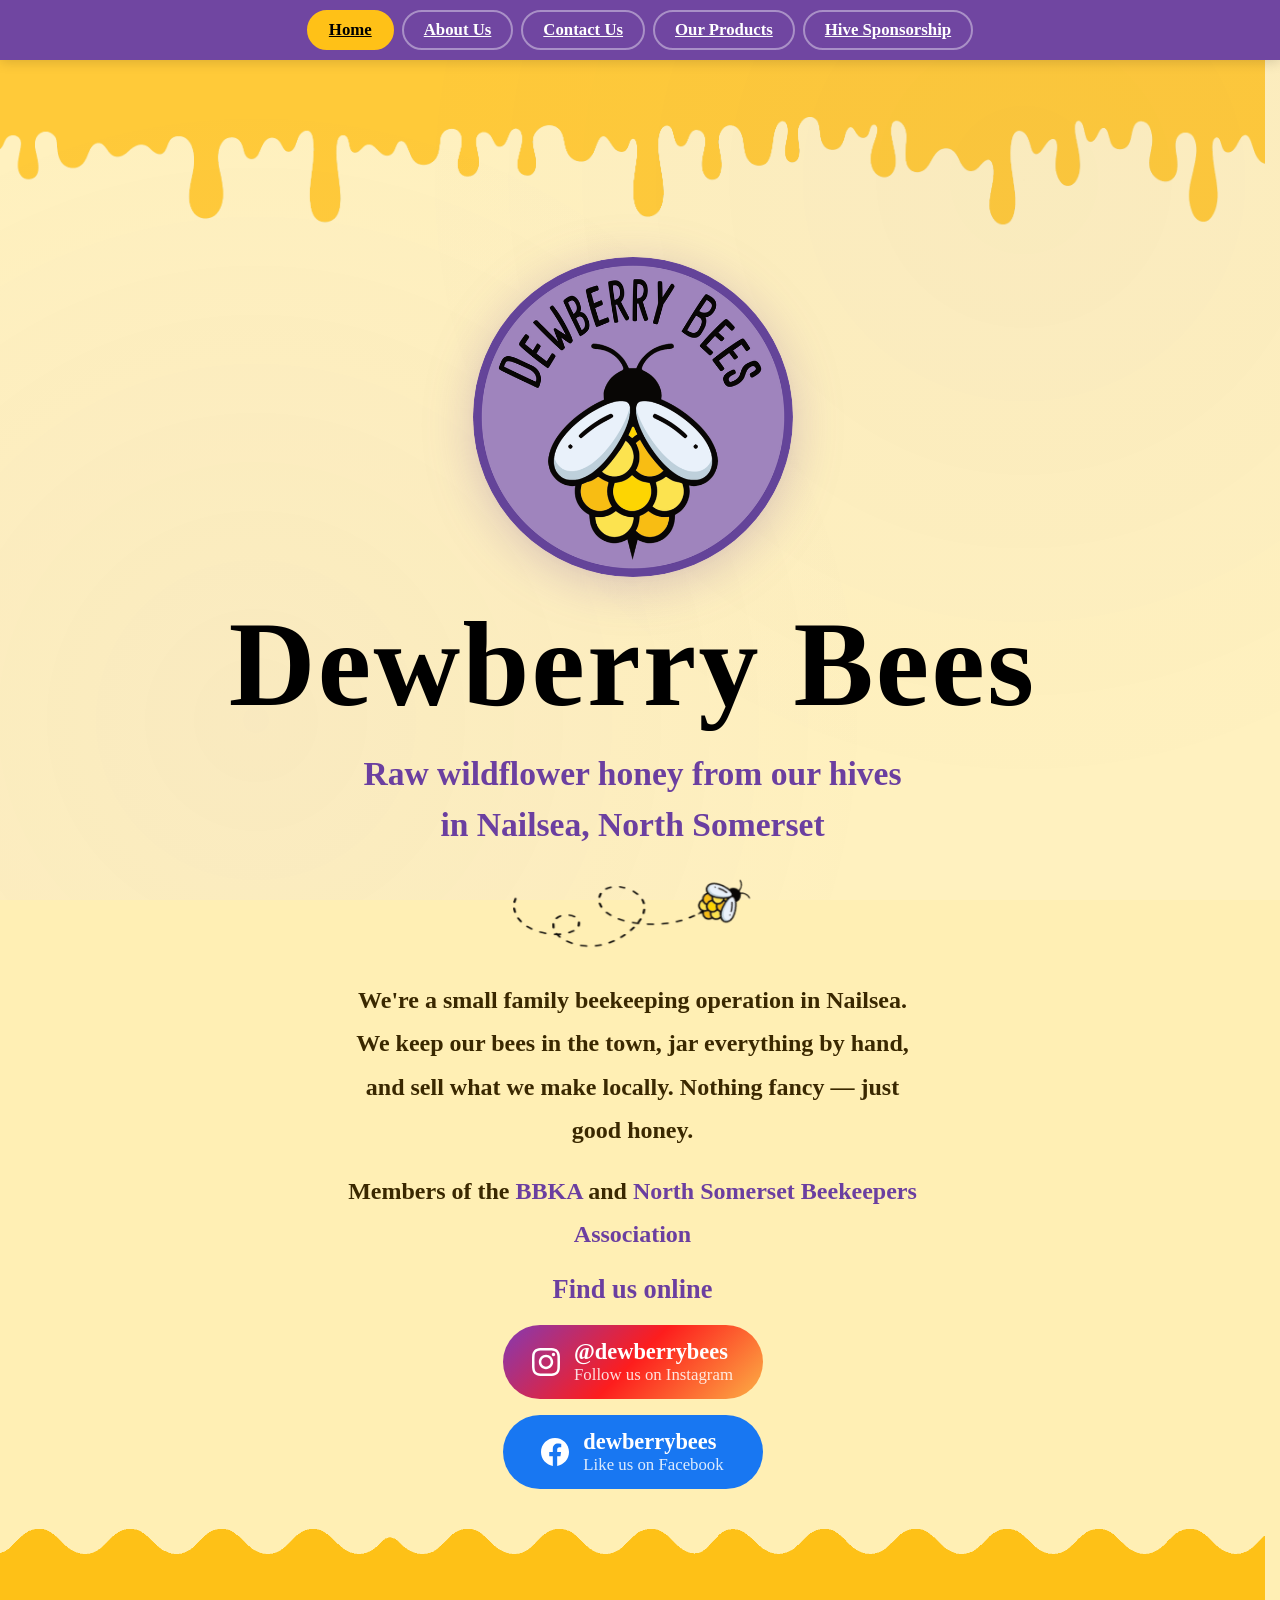
==== commit fb2eefe4: "Add files via upload" ====
--- a/index.html
+++ b/index.html
@@ -40,267 +40,79 @@
   <meta name="geo.region" content="GB-SOM" />
   <meta name="geo.placename" content="Nailsea, North Somerset, England" />
 
-  <!-- Structured Data -->
+  <!-- JSON-LD Structured Data: Local Business -->
   <script type="application/ld+json">
-  [
-    {
-      "@context": "https://schema.org",
-      "@type": "WebSite",
-      "@id": "https://dewberrybees.com/#website",
-      "name": "Dewberry Bees",
-      "url": "https://dewberrybees.com",
-      "description": "Raw Nailsea honey, beeswax lip balm and natural bee products from a family beekeeping operation in Nailsea, North Somerset.",
-      "inLanguage": "en-GB",
-      "potentialAction": {
-        "@type": "SearchAction",
-        "target": {
-          "@type": "EntryPoint",
-          "urlTemplate": "https://dewberrybees.com/?q={search_term_string}"
-        },
-        "query-input": "required name=search_term_string"
-      }
+  {
+    "@context": "https://schema.org",
+    "@type": "LocalBusiness",
+    "name": "Dewberry Bees",
+    "description": "Small-batch raw honey, beeswax lip balm and natural bee products produced in Nailsea, North Somerset. We supply customers across Nailsea, Tickenham, Wraxall, Backwell, Clevedon, Yatton, Congresbury and the wider Bristol and North Somerset area. Swarm collection, beekeeping education and hive sponsorship available. Proud members of the BBKA and North Somerset Beekeepers.",
+    "url": "https://dewberrybees.com",
+    "logo": "https://dewberrybees.com/og-image.png",
+    "image": "https://dewberrybees.com/og-image.png",
+    "address": {
+      "@type": "PostalAddress",
+      "addressLocality": "Nailsea",
+      "addressRegion": "North Somerset",
+      "addressCountry": "GB"
     },
-    {
-      "@context": "https://schema.org",
-      "@type": "LocalBusiness",
-      "@id": "https://dewberrybees.com/#business",
-      "name": "Dewberry Bees",
-      "description": "Small-batch raw honey, beeswax lip balm and natural bee products produced in Nailsea, North Somerset. We supply customers across Nailsea, Tickenham, Wraxall, Backwell, Clevedon, Yatton, Congresbury and the wider Bristol and North Somerset area. Swarm collection, beekeeping education and hive sponsorship available. Proud members of the BBKA and North Somerset Beekeepers.",
-      "url": "https://dewberrybees.com",
-      "logo": "https://dewberrybees.com/logo.png",
-      "image": "https://dewberrybees.com/og-image.png",
-      "email": "stefan@dewberrybees.com",
-      "address": {
-        "@type": "PostalAddress",
-        "addressLocality": "Nailsea",
-        "addressRegion": "North Somerset",
-        "postalCode": "BS48",
-        "addressCountry": "GB"
-      },
-      "geo": {
-        "@type": "GeoCoordinates",
-        "latitude": 51.4317,
-        "longitude": -2.7597
-      },
-      "areaServed": [
-        { "@type": "Place", "name": "Nailsea" },
-        { "@type": "Place", "name": "Clevedon" },
-        { "@type": "Place", "name": "Portishead" },
-        { "@type": "Place", "name": "Backwell" },
-        { "@type": "Place", "name": "Yatton" },
-        { "@type": "Place", "name": "Congresbury" },
-        { "@type": "Place", "name": "Wrington" },
-        { "@type": "Place", "name": "Long Ashton" },
-        { "@type": "Place", "name": "Pill" },
-        { "@type": "Place", "name": "Portbury" },
-        { "@type": "Place", "name": "Tickenham" },
-        { "@type": "Place", "name": "Wraxall" },
-        { "@type": "Place", "name": "Failand" },
-        { "@type": "Place", "name": "Flax Bourton" },
-        { "@type": "Place", "name": "Dundry" },
-        { "@type": "Place", "name": "Winford" },
-        { "@type": "Place", "name": "Barrow Gurney" },
-        { "@type": "Place", "name": "Brockley" },
-        { "@type": "Place", "name": "Churchill" },
-        { "@type": "Place", "name": "Langford" },
-        { "@type": "Place", "name": "Easton-in-Gordano" },
-        { "@type": "Place", "name": "Clapton-in-Gordano" },
-        { "@type": "Place", "name": "North Somerset" },
-        { "@type": "Place", "name": "Bristol" }
-      ],
-      "hasOfferCatalog": {
-        "@type": "OfferCatalog",
-        "name": "Dewberry Bees Products and Services",
-        "itemListElement": [
-          { "@type": "Offer", "itemOffered": { "@type": "Service", "name": "Swarm Collection" } },
-          { "@type": "Offer", "itemOffered": { "@type": "Service", "name": "Beekeeping Education" } },
-          { "@type": "Offer", "itemOffered": { "@type": "Service", "name": "Bee Buddy Hive Sponsorship" } },
-          { "@type": "Offer", "itemOffered": { "@type": "Service", "name": "Pollination Partner Corporate Hive Sponsorship" } }
-        ]
-      },
-      "sameAs": [
-        "https://www.instagram.com/dewberrybees",
-        "https://www.facebook.com/dewberrybees"
-      ],
-      "knowsAbout": [
-        "beekeeping", "raw honey", "natural honey", "beeswax", "lip balm",
-        "swarm collection", "hive sponsorship", "beekeeping education", "bee products"
-      ],
-      "memberOf": [
-        {
-          "@type": "Organization",
-          "name": "British Beekeepers Association",
-          "url": "https://www.bbka.org.uk/"
-        },
-        {
-          "@type": "Organization",
-          "name": "North Somerset Beekeepers",
-          "url": "https://www.northsomersetbeekeepers.org/"
-        }
+    "areaServed": [
+      { "@type": "Place", "name": "Nailsea" },
+      { "@type": "Place", "name": "Clevedon" },
+      { "@type": "Place", "name": "Portishead" },
+      { "@type": "Place", "name": "Backwell" },
+      { "@type": "Place", "name": "Yatton" },
+      { "@type": "Place", "name": "Congresbury" },
+      { "@type": "Place", "name": "Wrington" },
+      { "@type": "Place", "name": "Long Ashton" },
+      { "@type": "Place", "name": "Pill" },
+      { "@type": "Place", "name": "Portbury" },
+      { "@type": "Place", "name": "Tickenham" },
+      { "@type": "Place", "name": "Wraxall" },
+      { "@type": "Place", "name": "Failand" },
+      { "@type": "Place", "name": "Flax Bourton" },
+      { "@type": "Place", "name": "Dundry" },
+      { "@type": "Place", "name": "Winford" },
+      { "@type": "Place", "name": "Barrow Gurney" },
+      { "@type": "Place", "name": "Brockley" },
+      { "@type": "Place", "name": "Churchill" },
+      { "@type": "Place", "name": "Langford" },
+      { "@type": "Place", "name": "Easton-in-Gordano" },
+      { "@type": "Place", "name": "Clapton-in-Gordano" },
+      { "@type": "Place", "name": "North Somerset" },
+      { "@type": "Place", "name": "Bristol" }
+    ],
+    "hasOfferCatalog": {
+      "@type": "OfferCatalog",
+      "name": "Dewberry Bees Products and Services",
+      "itemListElement": [
+        { "@type": "Offer", "itemOffered": { "@type": "Service", "name": "Swarm Collection" } },
+        { "@type": "Offer", "itemOffered": { "@type": "Service", "name": "Beekeeping Education" } },
+        { "@type": "Offer", "itemOffered": { "@type": "Service", "name": "Bee Buddy Hive Sponsorship" } },
+        { "@type": "Offer", "itemOffered": { "@type": "Service", "name": "Pollination Partner Corporate Hive Sponsorship" } }
       ]
     },
-    {
-      "@context": "https://schema.org",
-      "@type": "ItemList",
-      "name": "Dewberry Bees Products",
-      "itemListElement": [
-        {
-          "@type": "ListItem",
-          "position": 1,
-          "item": {
-            "@type": "Product",
-            "@id": "https://dewberrybees.com/products.html#raw-honey",
-            "name": "Nailsea Wildflower Honey",
-            "description": "100% pure, raw, unpasteurised wildflower honey produced locally in Nailsea, North Somerset. Single apiary. 227g jar.",
-            "image": "https://dewberrybees.com/honey-main.jpg",
-            "brand": { "@type": "Brand", "name": "Dewberry Bees" },
-            "url": "https://dewberrybees.com/products.html",
-            "offers": {
-              "@type": "Offer",
-              "price": "5.00",
-              "priceCurrency": "GBP",
-              "availability": "https://schema.org/InStock",
-              "itemCondition": "https://schema.org/NewCondition",
-              "seller": { "@type": "LocalBusiness", "name": "Dewberry Bees" },
-              "hasMerchantReturnPolicy": {
-                "@type": "MerchantReturnPolicy",
-                "applicableCountry": "GB",
-                "returnPolicyCategory": "https://schema.org/MerchantReturnNotPermitted",
-                "merchantReturnDays": 0,
-                "returnMethod": "https://schema.org/ReturnByMail",
-                "returnFees": "https://schema.org/FreeReturn"
-              },
-              "shippingDetails": {
-                "@type": "OfferShippingDetails",
-                "shippingRate": { "@type": "MonetaryAmount", "value": "0", "currency": "GBP" },
-                "shippingDestination": { "@type": "DefinedRegion", "addressCountry": "GB" },
-                "deliveryTime": {
-                  "@type": "ShippingDeliveryTime",
-                  "handlingTime": { "@type": "QuantitativeValue", "minValue": 0, "maxValue": 3, "unitCode": "DAY" },
-                  "transitTime": { "@type": "QuantitativeValue", "minValue": 1, "maxValue": 5, "unitCode": "DAY" }
-                }
-              }
-            }
-          }
-        },
-        {
-          "@type": "ListItem",
-          "position": 2,
-          "item": {
-            "@type": "Product",
-            "@id": "https://dewberrybees.com/products.html#lip-balm",
-            "name": "Beeswax Lip Balm",
-            "description": "Natural moisturising beeswax lip balm made with 6 natural ingredients including coconut oil, lanolin and vitamin E. Available in Original, Cherry, Vanilla and Peppermint.",
-            "image": "https://dewberrybees.com/lipbalm-main.jpg",
-            "brand": { "@type": "Brand", "name": "Dewberry Bees" },
-            "url": "https://dewberrybees.com/products.html",
-            "offers": {
-              "@type": "Offer",
-              "price": "1.50",
-              "priceCurrency": "GBP",
-              "availability": "https://schema.org/InStock",
-              "itemCondition": "https://schema.org/NewCondition",
-              "seller": { "@type": "LocalBusiness", "name": "Dewberry Bees" },
-              "hasMerchantReturnPolicy": {
-                "@type": "MerchantReturnPolicy",
-                "applicableCountry": "GB",
-                "returnPolicyCategory": "https://schema.org/MerchantReturnNotPermitted",
-                "merchantReturnDays": 0,
-                "returnMethod": "https://schema.org/ReturnByMail",
-                "returnFees": "https://schema.org/FreeReturn"
-              },
-              "shippingDetails": {
-                "@type": "OfferShippingDetails",
-                "shippingRate": { "@type": "MonetaryAmount", "value": "0", "currency": "GBP" },
-                "shippingDestination": { "@type": "DefinedRegion", "addressCountry": "GB" },
-                "deliveryTime": {
-                  "@type": "ShippingDeliveryTime",
-                  "handlingTime": { "@type": "QuantitativeValue", "minValue": 0, "maxValue": 3, "unitCode": "DAY" },
-                  "transitTime": { "@type": "QuantitativeValue", "minValue": 1, "maxValue": 5, "unitCode": "DAY" }
-                }
-              }
-            }
-          }
-        },
-        {
-          "@type": "ListItem",
-          "position": 3,
-          "item": {
-            "@type": "Product",
-            "@id": "https://dewberrybees.com/products.html#beeswax",
-            "name": "Beeswax",
-            "description": "Pure natural beeswax rendered from our hives in Nailsea, North Somerset.",
-            "image": "https://dewberrybees.com/og-image.png",
-            "brand": { "@type": "Brand", "name": "Dewberry Bees" },
-            "url": "https://dewberrybees.com/products.html",
-            "offers": {
-              "@type": "Offer",
-              "priceCurrency": "GBP",
-              "availability": "https://schema.org/InStock",
-              "itemCondition": "https://schema.org/NewCondition",
-              "seller": { "@type": "LocalBusiness", "name": "Dewberry Bees" },
-              "priceSpecification": {
-                "@type": "PriceSpecification",
-                "priceCurrency": "GBP",
-                "price": "0",
-                "description": "Price on enquiry"
-              },
-              "hasMerchantReturnPolicy": {
-                "@type": "MerchantReturnPolicy",
-                "applicableCountry": "GB",
-                "returnPolicyCategory": "https://schema.org/MerchantReturnNotPermitted"
-              },
-              "shippingDetails": {
-                "@type": "OfferShippingDetails",
-                "shippingRate": { "@type": "MonetaryAmount", "value": "0", "currency": "GBP" },
-                "shippingDestination": { "@type": "DefinedRegion", "addressCountry": "GB" },
-                "deliveryTime": {
-                  "@type": "ShippingDeliveryTime",
-                  "handlingTime": { "@type": "QuantitativeValue", "minValue": 0, "maxValue": 3, "unitCode": "DAY" },
-                  "transitTime": { "@type": "QuantitativeValue", "minValue": 1, "maxValue": 5, "unitCode": "DAY" }
-                }
-              }
-            }
-          }
-        }
-      ]
-    },
-    {
-      "@context": "https://schema.org",
-      "@type": "ItemList",
-      "name": "Dewberry Bees — Site Pages",
-      "itemListElement": [
-        {
-          "@type": "ListItem",
-          "position": 1,
-          "name": "About Us",
-          "description": "Who we are — a small family beekeeping operation in Nailsea, North Somerset.",
-          "url": "https://dewberrybees.com/about"
-        },
-        {
-          "@type": "ListItem",
-          "position": 2,
-          "name": "Our Products",
-          "description": "Raw wildflower honey and beeswax lip balm, produced in Nailsea.",
-          "url": "https://dewberrybees.com/products"
-        },
-        {
-          "@type": "ListItem",
-          "position": 3,
-          "name": "Hive Sponsorship",
-          "description": "Sponsor a hive as an individual or business. Bee Buddy from £25/year, Pollination Partner from £250/year.",
-          "url": "https://dewberrybees.com/sponsorship"
-        },
-        {
-          "@type": "ListItem",
-          "position": 4,
-          "name": "Contact Us",
-          "description": "Get in touch for honey orders, swarm collection, education or sponsorship enquiries.",
-          "url": "https://dewberrybees.com/contact"
-        }
-      ]
-    }
-  ]
+    "sameAs": [
+      "https://www.instagram.com/dewberrybees",
+      "https://www.facebook.com/dewberrybees"
+    ],
+    "knowsAbout": [
+      "beekeeping", "raw honey", "natural honey", "beeswax", "lip balm",
+      "swarm collection", "hive sponsorship", "beekeeping education", "bee products"
+    ],
+    "memberOf": [
+      {
+        "@type": "Organization",
+        "name": "British Beekeepers Association",
+        "url": "https://www.bbka.org.uk/"
+      },
+      {
+        "@type": "Organization",
+        "name": "North Somerset Beekeepers",
+        "url": "https://www.northsomersetbeekeepers.org/"
+      }
+    ]
+  }
   </script>
   <link rel="stylesheet" href="styles.css" />
   <script>
@@ -308,6 +120,184 @@
       var el = document.getElementById('nav-home');
       if (el) el.classList.add('active');
     });
+  </script>
+  <!-- JSON-LD: Products — fully compliant with Merchant Listings requirements -->
+  <script type="application/ld+json">
+  {
+    "@context": "https://schema.org",
+    "@type": "ItemList",
+    "name": "Dewberry Bees Products",
+    "itemListElement": [
+      {
+        "@type": "ListItem",
+        "position": 1,
+        "item": {
+          "@type": "Product",
+          "@id": "https://dewberrybees.com/products.html#raw-honey",
+          "name": "Nailsea Wildflower Honey",
+          "description": "100% pure, raw, unpasteurised wildflower honey produced locally in Nailsea, North Somerset. Single apiary. 227g jar.",
+          "image": "https://dewberrybees.com/honey-main.jpg",
+          "brand": { "@type": "Brand", "name": "Dewberry Bees" },
+          "url": "https://dewberrybees.com/products.html",
+          "offers": {
+            "@type": "Offer",
+            "price": "5.00",
+            "priceCurrency": "GBP",
+            "availability": "https://schema.org/InStock",
+            "itemCondition": "https://schema.org/NewCondition",
+            "seller": { "@type": "LocalBusiness", "name": "Dewberry Bees" },
+            "hasMerchantReturnPolicy": {
+              "@type": "MerchantReturnPolicy",
+              "applicableCountry": "GB",
+              "returnPolicyCategory": "https://schema.org/MerchantReturnNotPermitted",
+              "merchantReturnDays": 0,
+              "returnMethod": "https://schema.org/ReturnByMail",
+              "returnFees": "https://schema.org/FreeReturn"
+            },
+            "shippingDetails": {
+              "@type": "OfferShippingDetails",
+              "shippingRate": {
+                "@type": "MonetaryAmount",
+                "value": "0",
+                "currency": "GBP"
+              },
+              "shippingDestination": {
+                "@type": "DefinedRegion",
+                "addressCountry": "GB"
+              },
+              "deliveryTime": {
+                "@type": "ShippingDeliveryTime",
+                "handlingTime": {
+                  "@type": "QuantitativeValue",
+                  "minValue": 0,
+                  "maxValue": 3,
+                  "unitCode": "DAY"
+                },
+                "transitTime": {
+                  "@type": "QuantitativeValue",
+                  "minValue": 1,
+                  "maxValue": 5,
+                  "unitCode": "DAY"
+                }
+              }
+            }
+          }
+        }
+      },
+      {
+        "@type": "ListItem",
+        "position": 2,
+        "item": {
+          "@type": "Product",
+          "@id": "https://dewberrybees.com/products.html#lip-balm",
+          "name": "Beeswax Lip Balm",
+          "description": "Natural moisturising beeswax lip balm made with 6 natural ingredients including coconut oil, lanolin and vitamin E. Available in Original, Cherry, Vanilla and Peppermint.",
+          "image": "https://dewberrybees.com/lipbalm-main.jpg",
+          "brand": { "@type": "Brand", "name": "Dewberry Bees" },
+          "url": "https://dewberrybees.com/products.html",
+          "offers": {
+            "@type": "Offer",
+            "price": "1.50",
+            "priceCurrency": "GBP",
+            "availability": "https://schema.org/InStock",
+            "itemCondition": "https://schema.org/NewCondition",
+            "seller": { "@type": "LocalBusiness", "name": "Dewberry Bees" },
+            "hasMerchantReturnPolicy": {
+              "@type": "MerchantReturnPolicy",
+              "applicableCountry": "GB",
+              "returnPolicyCategory": "https://schema.org/MerchantReturnNotPermitted",
+              "merchantReturnDays": 0,
+              "returnMethod": "https://schema.org/ReturnByMail",
+              "returnFees": "https://schema.org/FreeReturn"
+            },
+            "shippingDetails": {
+              "@type": "OfferShippingDetails",
+              "shippingRate": {
+                "@type": "MonetaryAmount",
+                "value": "0",
+                "currency": "GBP"
+              },
+              "shippingDestination": {
+                "@type": "DefinedRegion",
+                "addressCountry": "GB"
+              },
+              "deliveryTime": {
+                "@type": "ShippingDeliveryTime",
+                "handlingTime": {
+                  "@type": "QuantitativeValue",
+                  "minValue": 0,
+                  "maxValue": 3,
+                  "unitCode": "DAY"
+                },
+                "transitTime": {
+                  "@type": "QuantitativeValue",
+                  "minValue": 1,
+                  "maxValue": 5,
+                  "unitCode": "DAY"
+                }
+              }
+            }
+          }
+        }
+      },
+      {
+        "@type": "ListItem",
+        "position": 3,
+        "item": {
+          "@type": "Product",
+          "@id": "https://dewberrybees.com/products.html#beeswax",
+          "name": "Beeswax",
+          "description": "Pure natural beeswax rendered from our hives in Nailsea, North Somerset.",
+          "image": "https://dewberrybees.com/og-image.png",
+          "brand": { "@type": "Brand", "name": "Dewberry Bees" },
+          "url": "https://dewberrybees.com/products.html",
+          "offers": {
+            "@type": "Offer",
+            "priceCurrency": "GBP",
+            "availability": "https://schema.org/InStock",
+            "itemCondition": "https://schema.org/NewCondition",
+            "seller": { "@type": "LocalBusiness", "name": "Dewberry Bees" },
+            "priceSpecification": {
+              "@type": "PriceSpecification",
+              "priceCurrency": "GBP",
+              "price": "0",
+              "description": "Price on enquiry"
+            },
+            "hasMerchantReturnPolicy": {
+              "@type": "MerchantReturnPolicy",
+              "applicableCountry": "GB",
+              "returnPolicyCategory": "https://schema.org/MerchantReturnNotPermitted"
+            },
+            "shippingDetails": {
+              "@type": "OfferShippingDetails",
+              "shippingRate": { "@type": "MonetaryAmount", "value": "0", "currency": "GBP" },
+              "shippingDestination": { "@type": "DefinedRegion", "addressCountry": "GB" },
+              "deliveryTime": {
+                "@type": "ShippingDeliveryTime",
+                "handlingTime": { "@type": "QuantitativeValue", "minValue": 0, "maxValue": 3, "unitCode": "DAY" },
+                "transitTime": { "@type": "QuantitativeValue", "minValue": 1, "maxValue": 5, "unitCode": "DAY" }
+              }
+            }
+          }
+        }
+      }
+    ]
+  }
+  </script>
+  <!-- WebSite schema: tells Google the site name -->
+  <script type="application/ld+json">
+  {
+    "@context": "https://schema.org",
+    "@type": "WebSite",
+    "name": "Dewberry Bees",
+    "url": "https://dewberrybees.com",
+    "description": "Raw Nailsea honey, beeswax lip balm and natural bee products from a family beekeeping operation in Nailsea, North Somerset.",
+    "potentialAction": {
+      "@type": "SearchAction",
+      "target": "https://dewberrybees.com/?q={search_term_string}",
+      "query-input": "required name=search_term_string"
+    }
+  }
   </script>
 </head>
 <body>
@@ -342,18 +332,18 @@
 
     <h1>Dewberry Bees</h1>
 
-    <p class="tagline">100% Pure, raw honey produced locally in Nailsea, North Somerset</p>
+    <p class="tagline">Raw wildflower honey from our hives in Nailsea, North Somerset</p>
 
     <div class="bee-divider">
       <img src="flying-bee.png" alt="Flying bee" />
     </div>
 
     <p class="about">
-      We're a small, passionate beekeeping operation dedicated to producing beautiful, raw, natural honey and bee products. From hive to jar, our bees work hard for every drop foraging in the fields surrounding their hives in Nailsea.
+      We're a small family beekeeping operation in Nailsea. We keep our bees in the town, jar everything by hand, and sell what we make locally. Nothing fancy — just good honey.
     </p>
 
     <p class="members">
-      Proud members of the <a href="https://www.bbka.org.uk/" target="_blank" rel="noopener">BBKA</a> and <a href="https://www.northsomersetbeekeepers.org/" target="_blank" rel="noopener">North Somerset Beekeepers</a>
+      Members of the <a href="https://www.bbka.org.uk/" target="_blank" rel="noopener">BBKA</a> and <a href="https://www.northsomersetbeekeepers.org/" target="_blank" rel="noopener">North Somerset Beekeepers Association</a>
     </p>
 
     <!-- Social links -->
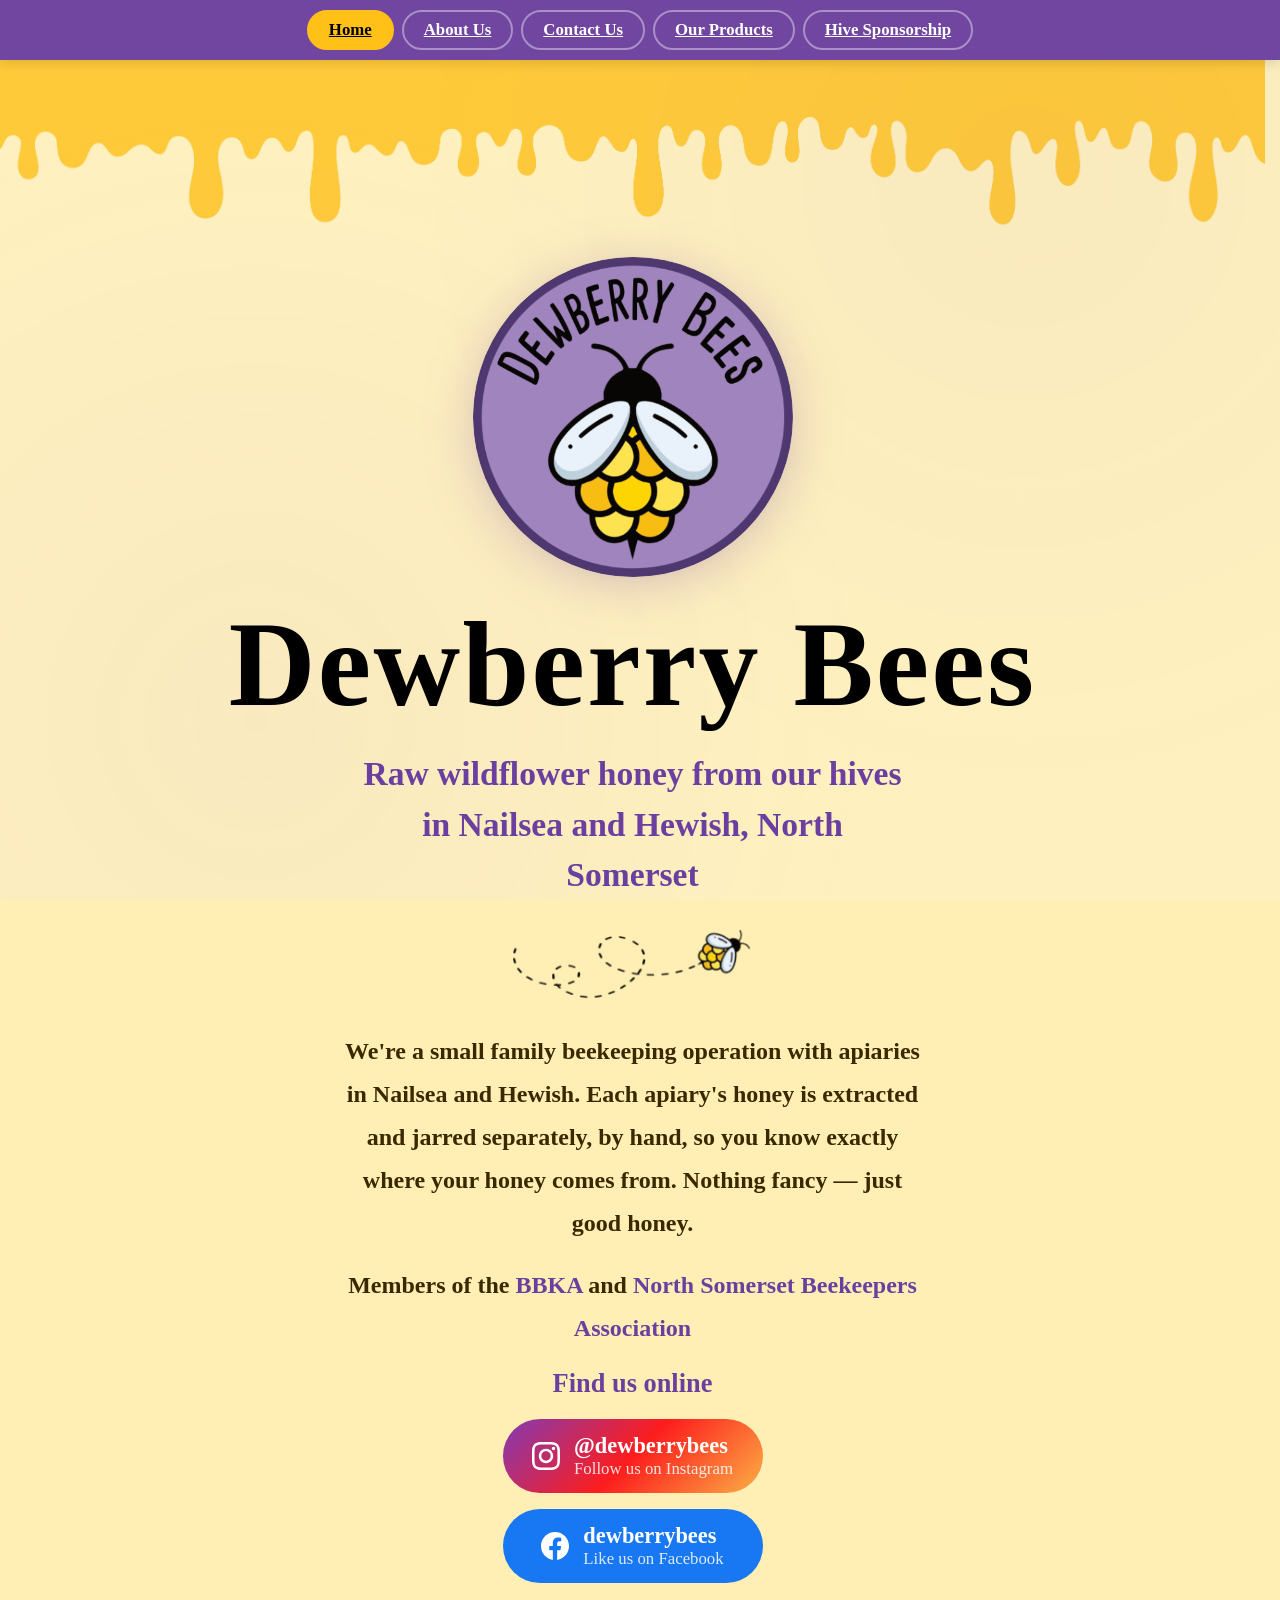
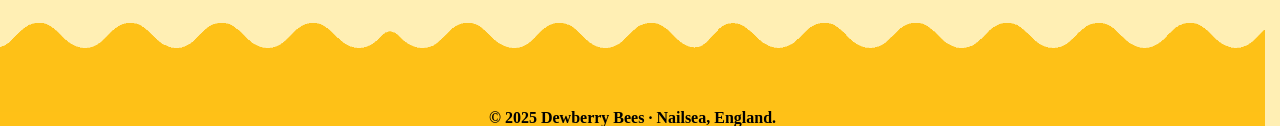
==== commit 14a46c44: "Add files via upload" ====
--- a/index.html
+++ b/index.html
@@ -11,9 +11,9 @@
   <link rel="manifest" href="site.webmanifest" />
   <meta name="theme-color" content="#6B3FA0" />
   <!-- Primary SEO -->
-  <title>Dewberry Bees | Raw Nailsea Honey, Beeswax &amp; Bee Products</title>
-  <meta name="description" content="Raw Nailsea honey, beeswax lip balm and natural bee products from Dewberry Bees — a small family beekeeping operation in Nailsea, North Somerset. Swarm collection across the Bristol and North Somerset area." />
-  <meta name="keywords" content="Nailsea honey, raw honey Nailsea, Clevedon honey, North Somerset honey, Somerset honey, Yatton honey, Congresbury honey, Tickenham honey, Wraxall honey, Bristol honey, Portishead honey, Backwell honey, Long Ashton honey, Failand honey, Pill honey, Wrington honey, bee swarm Nailsea, bee swarm North Somerset, bee swarm Clevedon, bee swarm Bristol, bee swarm removal Somerset, swarm collection North Somerset, swarm collector Nailsea, beekeeper Nailsea, beekeeper North Somerset, beekeeper Clevedon, beekeeper Bristol, local honey North Somerset, raw honey Somerset, wildflower honey Nailsea, unpasteurised honey Somerset, beeswax lip balm, bee products Somerset, hive sponsorship North Somerset, Dewberry Bees, BBKA, NSBKA" />
+  <title>Dewberry Bees | Raw Nailsea &amp; Hewish Honey, Beeswax &amp; Bee Products</title>
+  <meta name="description" content="Raw single-apiary honey, beeswax lip balm and natural bee products from Dewberry Bees — a small family beekeeping operation with hives in Nailsea and Hewish, North Somerset. Swarm collection across the Bristol and North Somerset area." />
+  <meta name="keywords" content="Nailsea honey, Hewish honey, local honey North Somerset, local honey, raw honey Nailsea, Clevedon honey, North Somerset honey, Somerset honey, Yatton honey, Congresbury honey, Puxton honey, Wick St Lawrence honey, Wick St. Lawrence honey, Wick Saint Lawrence honey, Wick St Laurence honey, Rolstone honey, Bourton honey, Tickenham honey, Wraxall honey, Bristol honey, Portishead honey, Backwell honey, Long Ashton honey, Failand honey, Pill honey, Wrington honey, bee swarm Nailsea, bee swarm North Somerset, bee swarm Clevedon, bee swarm Bristol, bee swarm removal Somerset, swarm collection North Somerset, swarm collector Nailsea, beekeeper Nailsea, beekeeper Hewish, beekeeper North Somerset, beekeeper Clevedon, beekeeper Bristol, raw honey Somerset, wildflower honey Nailsea, wildflower honey Hewish, unpasteurised honey Somerset, single apiary honey, beeswax lip balm, bee products Somerset, hive sponsorship North Somerset, Dewberry Bees, BBKA, NSBKA" />
   <meta name="author" content="Dewberry Bees" />
   <meta name="robots" content="index, follow" />
   <link rel="sitemap" type="application/xml" href="/sitemap.xml" />
@@ -22,8 +22,8 @@
   <!-- Open Graph (Facebook, WhatsApp, LinkedIn sharing) -->
   <meta property="og:type" content="website" />
   <meta property="og:url" content="https://dewberrybees.com/" />
-  <meta property="og:title" content="Dewberry Bees | Raw Nailsea Honey, Beeswax &amp; Bee Products" />
-  <meta property="og:description" content="100% pure, raw honey, beeswax, lip balm and natural bee products from Nailsea, North Somerset. Swarm collection, beekeeping education and hive sponsorship for individuals and businesses. Proud BBKA members." />
+  <meta property="og:title" content="Dewberry Bees | Raw Nailsea &amp; Hewish Honey, Beeswax &amp; Bee Products" />
+  <meta property="og:description" content="100% pure, raw, single-apiary honey, beeswax, lip balm and natural bee products from Nailsea and Hewish, North Somerset. Swarm collection, beekeeping education and hive sponsorship for individuals and businesses. Proud BBKA members." />
   <meta property="og:image" content="https://dewberrybees.com/og-image.png" />
   <meta property="og:image:width" content="1200" />
   <meta property="og:image:height" content="630" />
@@ -32,8 +32,8 @@
 
   <!-- Twitter / X Card -->
   <meta name="twitter:card" content="summary_large_image" />
-  <meta name="twitter:title" content="Dewberry Bees | Raw Nailsea Honey, Beeswax &amp; Bee Products" />
-  <meta name="twitter:description" content="100% pure, raw honey, beeswax, lip balm and natural bee products from Nailsea, North Somerset. Swarm collection, beekeeping education and hive sponsorship available." />
+  <meta name="twitter:title" content="Dewberry Bees | Raw Nailsea &amp; Hewish Honey, Beeswax &amp; Bee Products" />
+  <meta name="twitter:description" content="100% pure, raw, single-apiary honey, beeswax, lip balm and natural bee products from Nailsea and Hewish, North Somerset. Swarm collection, beekeeping education and hive sponsorship available." />
   <meta name="twitter:image" content="https://dewberrybees.com/og-image.png" />
 
   <!-- Geo / Local -->
@@ -46,7 +46,7 @@
     "@context": "https://schema.org",
     "@type": "LocalBusiness",
     "name": "Dewberry Bees",
-    "description": "Small-batch raw honey, beeswax lip balm and natural bee products produced in Nailsea, North Somerset. We supply customers across Nailsea, Tickenham, Wraxall, Backwell, Clevedon, Yatton, Congresbury and the wider Bristol and North Somerset area. Swarm collection, beekeeping education and hive sponsorship available. Proud members of the BBKA and North Somerset Beekeepers.",
+    "description": "Small-batch raw, single-apiary honey, beeswax lip balm and natural bee products produced across two apiaries in Nailsea and Hewish, North Somerset. Each apiary's honey is extracted and jarred separately to keep its own local flavour. We supply customers across Nailsea, Hewish, Puxton, Wick St Lawrence, Rolstone, Bourton, Tickenham, Wraxall, Backwell, Clevedon, Yatton, Congresbury and the wider Bristol and North Somerset area. Swarm collection, beekeeping education and hive sponsorship available. Proud members of the BBKA and North Somerset Beekeepers.",
     "url": "https://dewberrybees.com",
     "logo": "https://dewberrybees.com/og-image.png",
     "image": "https://dewberrybees.com/og-image.png",
@@ -58,6 +58,11 @@
     },
     "areaServed": [
       { "@type": "Place", "name": "Nailsea" },
+      { "@type": "Place", "name": "Hewish" },
+      { "@type": "Place", "name": "Puxton" },
+      { "@type": "Place", "name": "Wick St Lawrence" },
+      { "@type": "Place", "name": "Rolstone" },
+      { "@type": "Place", "name": "Bourton" },
       { "@type": "Place", "name": "Clevedon" },
       { "@type": "Place", "name": "Portishead" },
       { "@type": "Place", "name": "Backwell" },
@@ -135,13 +140,13 @@
           "@type": "Product",
           "@id": "https://dewberrybees.com/products.html#raw-honey",
           "name": "Nailsea Wildflower Honey",
-          "description": "100% pure, raw, unpasteurised wildflower honey produced locally in Nailsea, North Somerset. Single apiary. 227g jar.",
+          "description": "100% pure, raw, unpasteurised wildflower honey produced locally in Nailsea, North Somerset. Single apiary, extracted and jarred separately from our Hewish honey. 227g jar.",
           "image": "https://dewberrybees.com/honey-main.jpg",
           "brand": { "@type": "Brand", "name": "Dewberry Bees" },
           "url": "https://dewberrybees.com/products.html",
           "offers": {
             "@type": "Offer",
-            "price": "5.00",
+            "price": "6.00",
             "priceCurrency": "GBP",
             "availability": "https://schema.org/InStock",
             "itemCondition": "https://schema.org/NewCondition",
@@ -187,6 +192,118 @@
       {
         "@type": "ListItem",
         "position": 2,
+        "item": {
+          "@type": "Product",
+          "@id": "https://dewberrybees.com/products.html#small-jar",
+          "name": "Nailsea Wildflower Honey - Small Jar",
+          "description": "100% pure, raw, unpasteurised Nailsea wildflower honey in a 42.5g (1.5oz) jar. Single apiary. Ideal for wedding favours, gifts, hampers or a taster of our honey, and carry-on compliant for air travel. Custom labels available for larger orders.",
+          "image": "https://dewberrybees.com/small-jars-3.jpg",
+          "brand": { "@type": "Brand", "name": "Dewberry Bees" },
+          "url": "https://dewberrybees.com/products.html",
+          "offers": {
+            "@type": "Offer",
+            "price": "2.00",
+            "priceCurrency": "GBP",
+            "availability": "https://schema.org/InStock",
+            "itemCondition": "https://schema.org/NewCondition",
+            "seller": { "@type": "LocalBusiness", "name": "Dewberry Bees" },
+            "hasMerchantReturnPolicy": {
+              "@type": "MerchantReturnPolicy",
+              "applicableCountry": "GB",
+              "returnPolicyCategory": "https://schema.org/MerchantReturnNotPermitted",
+              "merchantReturnDays": 0,
+              "returnMethod": "https://schema.org/ReturnByMail",
+              "returnFees": "https://schema.org/FreeReturn"
+            },
+            "shippingDetails": {
+              "@type": "OfferShippingDetails",
+              "shippingRate": {
+                "@type": "MonetaryAmount",
+                "value": "0",
+                "currency": "GBP"
+              },
+              "shippingDestination": {
+                "@type": "DefinedRegion",
+                "addressCountry": "GB"
+              },
+              "deliveryTime": {
+                "@type": "ShippingDeliveryTime",
+                "handlingTime": {
+                  "@type": "QuantitativeValue",
+                  "minValue": 0,
+                  "maxValue": 3,
+                  "unitCode": "DAY"
+                },
+                "transitTime": {
+                  "@type": "QuantitativeValue",
+                  "minValue": 1,
+                  "maxValue": 5,
+                  "unitCode": "DAY"
+                }
+              }
+            }
+          }
+        }
+      },
+      {
+        "@type": "ListItem",
+        "position": 3,
+        "item": {
+          "@type": "Product",
+          "@id": "https://dewberrybees.com/products.html#hewish-honey",
+          "name": "Hewish Wildflower Honey",
+          "description": "100% pure, raw, unpasteurised wildflower honey produced at our Hewish apiary, North Somerset. Single apiary, extracted and jarred separately from our Nailsea honey, with a distinct flavour from the local forage including an abundance of lime/linden trees. 227g jar.",
+          "image": "https://dewberrybees.com/hewish-honey-main.jpg",
+          "brand": { "@type": "Brand", "name": "Dewberry Bees" },
+          "url": "https://dewberrybees.com/products.html",
+          "offers": {
+            "@type": "Offer",
+            "price": "6.00",
+            "priceCurrency": "GBP",
+            "availability": "https://schema.org/InStock",
+            "itemCondition": "https://schema.org/NewCondition",
+            "seller": { "@type": "LocalBusiness", "name": "Dewberry Bees" },
+            "hasMerchantReturnPolicy": {
+              "@type": "MerchantReturnPolicy",
+              "applicableCountry": "GB",
+              "returnPolicyCategory": "https://schema.org/MerchantReturnNotPermitted",
+              "merchantReturnDays": 0,
+              "returnMethod": "https://schema.org/ReturnByMail",
+              "returnFees": "https://schema.org/FreeReturn"
+            },
+            "shippingDetails": {
+              "@type": "OfferShippingDetails",
+              "shippingRate": {
+                "@type": "MonetaryAmount",
+                "value": "0",
+                "currency": "GBP"
+              },
+              "shippingDestination": {
+                "@type": "DefinedRegion",
+                "addressCountry": "GB"
+              },
+              "deliveryTime": {
+                "@type": "ShippingDeliveryTime",
+                "handlingTime": {
+                  "@type": "QuantitativeValue",
+                  "minValue": 0,
+                  "maxValue": 3,
+                  "unitCode": "DAY"
+                },
+                "transitTime": {
+                  "@type": "QuantitativeValue",
+                  "minValue": 1,
+                  "maxValue": 5,
+                  "unitCode": "DAY"
+                }
+              }
+            }
+          }
+        }
+      },
+      {
+        "@type": "ListItem",
+        "position": 4,
         "item": {
           "@type": "Product",
           "@id": "https://dewberrybees.com/products.html#lip-balm",
@@ -242,7 +359,7 @@
       },
       {
         "@type": "ListItem",
-        "position": 3,
+        "position": 5,
         "item": {
           "@type": "Product",
           "@id": "https://dewberrybees.com/products.html#beeswax",
@@ -291,7 +408,7 @@
     "@type": "WebSite",
     "name": "Dewberry Bees",
     "url": "https://dewberrybees.com",
-    "description": "Raw Nailsea honey, beeswax lip balm and natural bee products from a family beekeeping operation in Nailsea, North Somerset.",
+    "description": "Raw Nailsea and Hewish honey, beeswax lip balm and natural bee products from a family beekeeping operation with two apiaries in North Somerset.",
     "potentialAction": {
       "@type": "SearchAction",
       "target": "https://dewberrybees.com/?q={search_term_string}",
@@ -332,14 +449,14 @@
 
     <h1>Dewberry Bees</h1>
 
-    <p class="tagline">Raw wildflower honey from our hives in Nailsea, North Somerset</p>
+    <p class="tagline">Raw wildflower honey from our hives in Nailsea and Hewish, North Somerset</p>
 
     <div class="bee-divider">
       <img src="flying-bee.png" alt="Flying bee" />
     </div>
 
     <p class="about">
-      We're a small family beekeeping operation in Nailsea. We keep our bees in the town, jar everything by hand, and sell what we make locally. Nothing fancy — just good honey.
+      We're a small family beekeeping operation with apiaries in Nailsea and Hewish. Each apiary's honey is extracted and jarred separately, by hand, so you know exactly where your honey comes from. Nothing fancy — just good honey.
     </p>
 
     <p class="members">
--- a/styles.css
+++ b/styles.css
@@ -459,7 +459,8 @@
     }
 
     .contact-form input,
-    .contact-form textarea {
+    .contact-form textarea,
+    .contact-form select {
       width: 100%;
       padding: 12px 16px;
       border: 2px solid rgba(107,63,160,0.25);
@@ -472,8 +473,22 @@
       box-sizing: border-box;
     }
 
+    .contact-form select {
+      -webkit-appearance: none;
+      -moz-appearance: none;
+      appearance: none;
+      background-image: url("data:image/svg+xml;charset=UTF-8,%3Csvg xmlns='http://www.w3.org/2000/svg' viewBox='0 0 24 24'%3E%3Cpath fill='%236B3FA0' d='M7 10l5 5 5-5z'/%3E%3C/svg%3E");
+      background-repeat: no-repeat;
+      background-position: right 14px center;
+      background-size: 18px;
+      padding-right: 44px;
+      cursor: pointer;
+      line-height: 1.3;
+    }
+
     .contact-form input:focus,
-    .contact-form textarea:focus {
+    .contact-form textarea:focus,
+    .contact-form select:focus {
       outline: none;
       border-color: var(--purple-dark);
     }
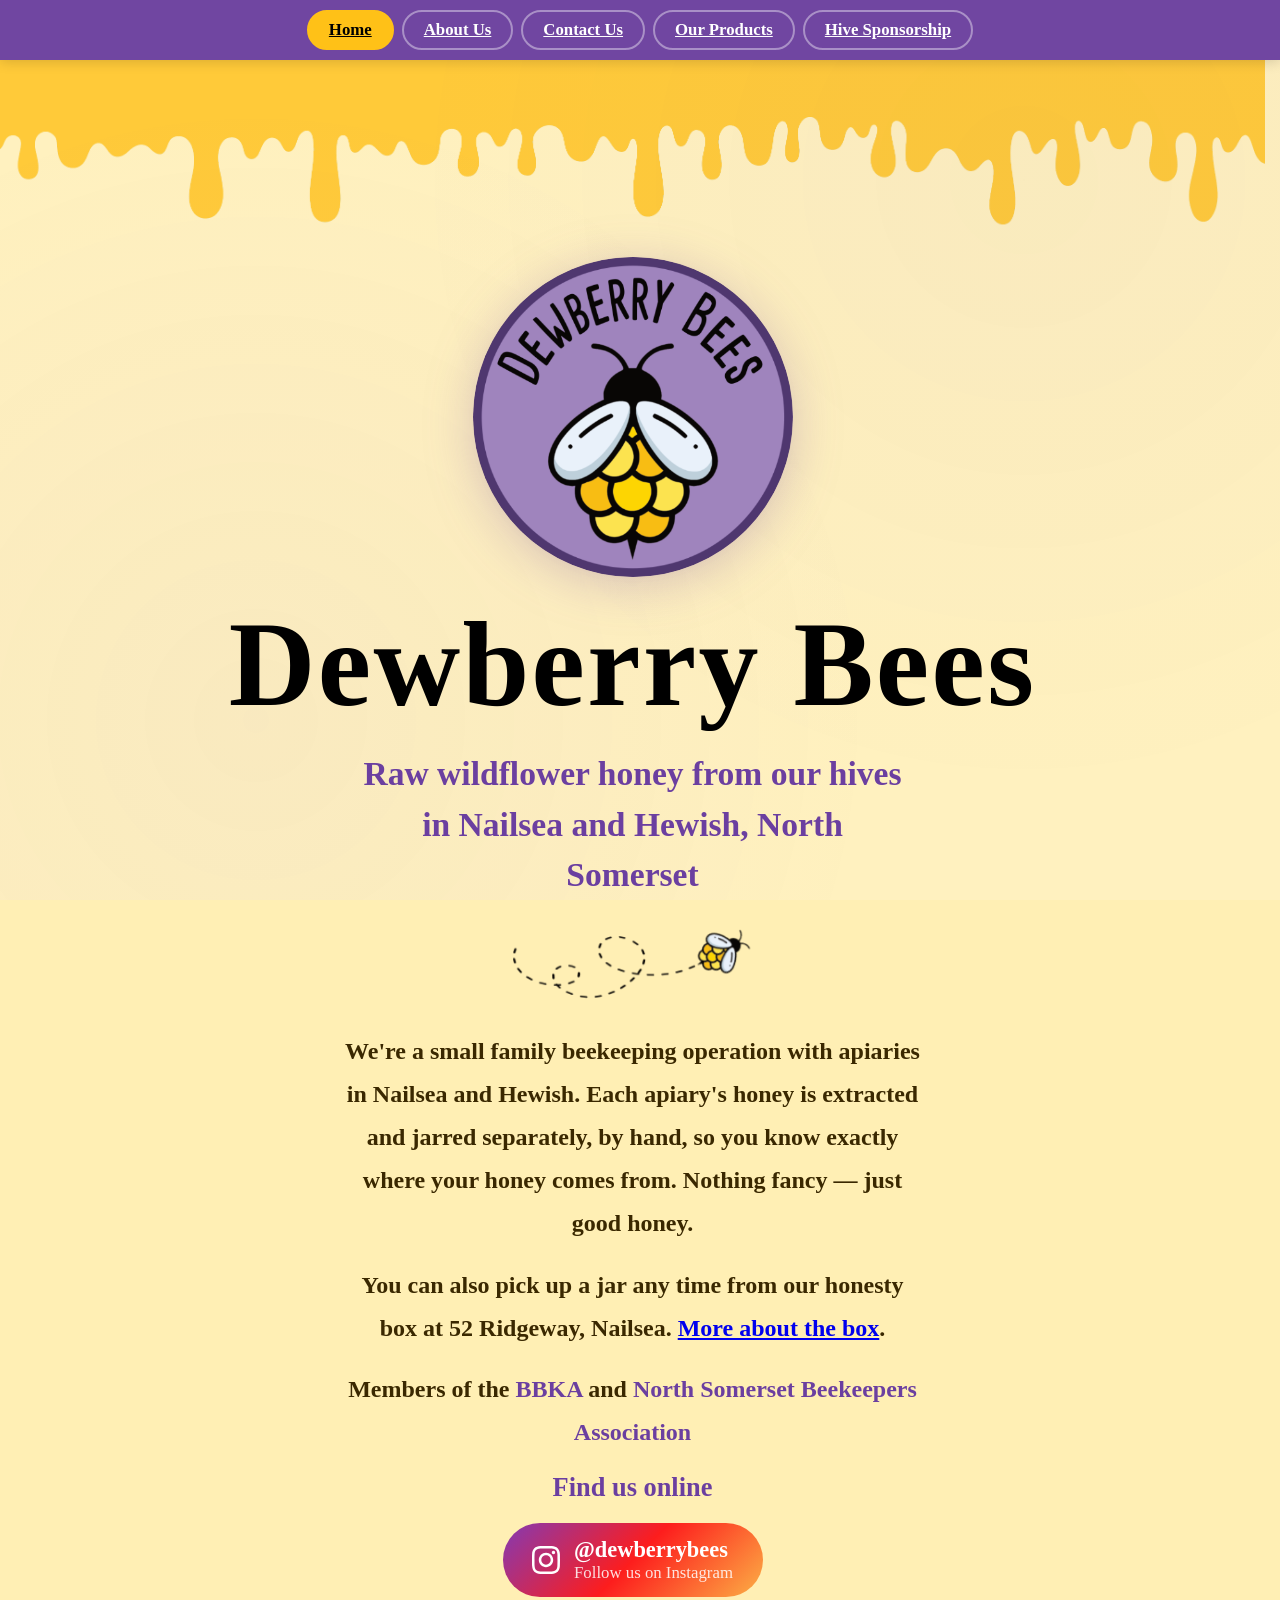
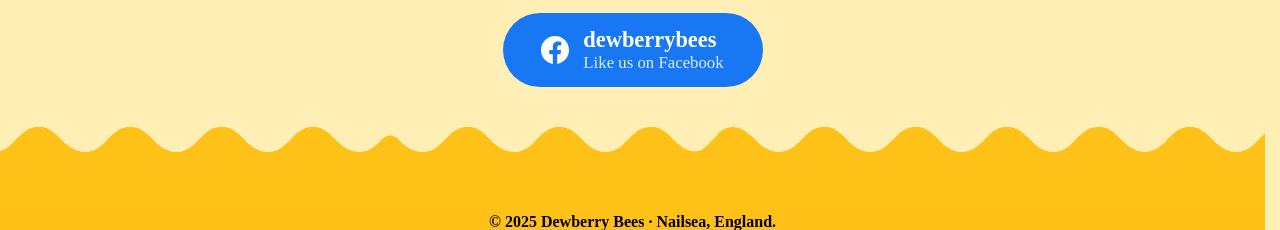
==== commit cb641394: "Honestybox and awards update" ====
--- a/index.html
+++ b/index.html
@@ -13,7 +13,7 @@
   <!-- Primary SEO -->
   <title>Dewberry Bees | Raw Nailsea &amp; Hewish Honey, Beeswax &amp; Bee Products</title>
   <meta name="description" content="Raw single-apiary honey, beeswax lip balm and natural bee products from Dewberry Bees — a small family beekeeping operation with hives in Nailsea and Hewish, North Somerset. Swarm collection across the Bristol and North Somerset area." />
-  <meta name="keywords" content="Nailsea honey, Hewish honey, local honey North Somerset, local honey, raw honey Nailsea, Clevedon honey, North Somerset honey, Somerset honey, Yatton honey, Congresbury honey, Puxton honey, Wick St Lawrence honey, Wick St. Lawrence honey, Wick Saint Lawrence honey, Wick St Laurence honey, Rolstone honey, Bourton honey, Tickenham honey, Wraxall honey, Bristol honey, Portishead honey, Backwell honey, Long Ashton honey, Failand honey, Pill honey, Wrington honey, bee swarm Nailsea, bee swarm North Somerset, bee swarm Clevedon, bee swarm Bristol, bee swarm removal Somerset, swarm collection North Somerset, swarm collector Nailsea, beekeeper Nailsea, beekeeper Hewish, beekeeper North Somerset, beekeeper Clevedon, beekeeper Bristol, raw honey Somerset, wildflower honey Nailsea, wildflower honey Hewish, unpasteurised honey Somerset, single apiary honey, beeswax lip balm, bee products Somerset, hive sponsorship North Somerset, Dewberry Bees, BBKA, NSBKA" />
+  <meta name="keywords" content="Nailsea honey, Hewish honey, local honey North Somerset, local honey, raw honey Nailsea, Clevedon honey, North Somerset honey, Somerset honey, Yatton honey, Congresbury honey, Puxton honey, Wick St Lawrence honey, Wick St. Lawrence honey, Wick Saint Lawrence honey, Wick St Laurence honey, Rolstone honey, Bourton honey, Tickenham honey, Wraxall honey, Bristol honey, Portishead honey, Backwell honey, Long Ashton honey, Failand honey, Pill honey, Wrington honey, bee swarm Nailsea, bee swarm North Somerset, bee swarm Clevedon, bee swarm Bristol, bee swarm removal Somerset, swarm collection North Somerset, swarm collector Nailsea, beekeeper Nailsea, beekeeper Hewish, beekeeper North Somerset, beekeeper Clevedon, beekeeper Bristol, raw honey Somerset, wildflower honey Nailsea, wildflower honey Hewish, unpasteurised honey Somerset, single apiary honey, beeswax lip balm, bee products Somerset, hive sponsorship North Somerset, Dewberry Bees, BBKA, NSBKA, beeswax blocks, pure beeswax, natural beeswax, beeswax Nailsea, beeswax North Somerset, beeswax for candles, beeswax for polish, batik wax, wax for batik, needle felting wax, beeswax for woodwork, bookbinding wax, candle making wax UK, furniture polish wax" />
   <meta name="author" content="Dewberry Bees" />
   <meta name="robots" content="index, follow" />
   <link rel="sitemap" type="application/xml" href="/sitemap.xml" />
@@ -52,7 +52,9 @@
     "image": "https://dewberrybees.com/og-image.png",
     "address": {
       "@type": "PostalAddress",
+      "streetAddress": "52 Ridgeway",
       "addressLocality": "Nailsea",
+      "postalCode": "BS48 2EF",
       "addressRegion": "North Somerset",
       "addressCountry": "GB"
     },
@@ -102,7 +104,8 @@
       "https://www.facebook.com/dewberrybees"
     ],
     "knowsAbout": [
-      "beekeeping", "raw honey", "natural honey", "beeswax", "lip balm",
+      "beekeeping", "raw honey", "natural honey", "beeswax", "beeswax blocks", "lip balm",
+      "batik wax", "needle felting wax", "candle making wax", "furniture polish wax",
       "swarm collection", "hive sponsorship", "beekeeping education", "bee products"
     ],
     "memberOf": [
@@ -140,6 +143,7 @@
           "@type": "Product",
           "@id": "https://dewberrybees.com/products.html#raw-honey",
           "name": "Nailsea Wildflower Honey",
+          "award": "3rd Prize, Two Jars of Liquid Honey, The Clevedon Show 2026",
           "description": "100% pure, raw, unpasteurised wildflower honey produced locally in Nailsea, North Somerset. Single apiary, extracted and jarred separately from our Hewish honey. 227g jar.",
           "image": "https://dewberrybees.com/honey-main.jpg",
           "brand": { "@type": "Brand", "name": "Dewberry Bees" },
@@ -252,6 +256,7 @@
           "@type": "Product",
           "@id": "https://dewberrybees.com/products.html#hewish-honey",
           "name": "Hewish Wildflower Honey",
+          "award": "1st Prize, Two Jars of Liquid Honey, The Clevedon Show 2026",
           "description": "100% pure, raw, unpasteurised wildflower honey produced at our Hewish apiary, North Somerset. Single apiary, extracted and jarred separately from our Nailsea honey, with a distinct flavour from the local forage including an abundance of lime/linden trees. 227g jar.",
           "image": "https://dewberrybees.com/hewish-honey-main.jpg",
           "brand": { "@type": "Brand", "name": "Dewberry Bees" },
@@ -363,27 +368,25 @@
         "item": {
           "@type": "Product",
           "@id": "https://dewberrybees.com/products.html#beeswax",
-          "name": "Beeswax",
-          "description": "Pure natural beeswax rendered from our hives in Nailsea, North Somerset.",
-          "image": "https://dewberrybees.com/og-image.png",
+          "name": "Beeswax Blocks",
+          "description": "Pure, natural beeswax blocks rendered, filtered and refined from our own hives in Nailsea, North Somerset. Used for candles and polishes, and popular for crafts such as batik, needle felting, bookbinding and woodwork.",
+          "image": "https://dewberrybees.com/beeswax-main.jpg",
           "brand": { "@type": "Brand", "name": "Dewberry Bees" },
-          "url": "https://dewberrybees.com/products.html",
+          "url": "https://dewberrybees.com/products.html#beeswax",
           "offers": {
             "@type": "Offer",
+            "price": "1.50",
             "priceCurrency": "GBP",
             "availability": "https://schema.org/InStock",
             "itemCondition": "https://schema.org/NewCondition",
             "seller": { "@type": "LocalBusiness", "name": "Dewberry Bees" },
-            "priceSpecification": {
-              "@type": "PriceSpecification",
-              "priceCurrency": "GBP",
-              "price": "0",
-              "description": "Price on enquiry"
-            },
             "hasMerchantReturnPolicy": {
               "@type": "MerchantReturnPolicy",
               "applicableCountry": "GB",
-              "returnPolicyCategory": "https://schema.org/MerchantReturnNotPermitted"
+              "returnPolicyCategory": "https://schema.org/MerchantReturnNotPermitted",
+              "merchantReturnDays": 0,
+              "returnMethod": "https://schema.org/ReturnByMail",
+              "returnFees": "https://schema.org/FreeReturn"
             },
             "shippingDetails": {
               "@type": "OfferShippingDetails",
@@ -459,6 +462,10 @@
       We're a small family beekeeping operation with apiaries in Nailsea and Hewish. Each apiary's honey is extracted and jarred separately, by hand, so you know exactly where your honey comes from. Nothing fancy — just good honey.
     </p>
 
+    <p class="about">
+      You can also pick up a jar any time from our honesty box at 52 Ridgeway, Nailsea. <a href="products.html#honesty-box">More about the box</a>.
+    </p>
+
     <p class="members">
       Members of the <a href="https://www.bbka.org.uk/" target="_blank" rel="noopener">BBKA</a> and <a href="https://www.northsomersetbeekeepers.org/" target="_blank" rel="noopener">North Somerset Beekeepers Association</a>
     </p>
